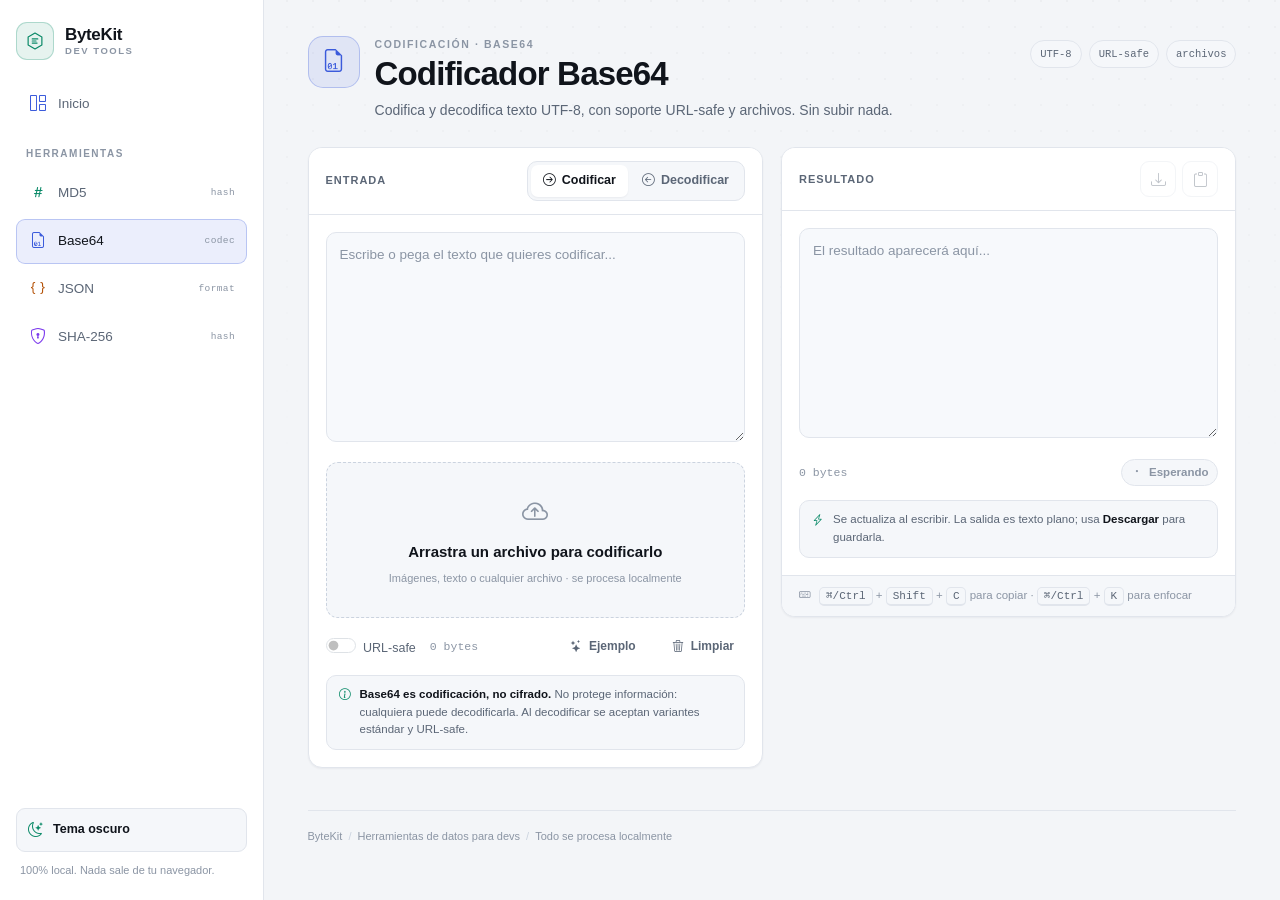
==== base64.html @ 58269cba "terminado" ====
<!doctype html>
<html lang="es" data-bs-theme="dark">
<head>
  <meta charset="utf-8">
  <meta name="viewport" content="width=device-width, initial-scale=1">
  <title>Codificador Base64 · ByteKit</title>
  <meta name="description" content="Codifica y decodifica Base64 en tu navegador. Compatible con UTF-8, URL-safe y archivos.">
  <script>
    (function () {
      try {
        var t = localStorage.getItem('bytekit:theme');
        if (t !== 'dark' && t !== 'light') {
          t = window.matchMedia && window.matchMedia('(prefers-color-scheme: dark)').matches ? 'dark' : 'light';
        }
        document.documentElement.setAttribute('data-bs-theme', t);
      } catch (e) {}
    })();
  </script>
  <link rel="icon" href="assets/favicon.svg" type="image/svg+xml">
  <link href="https://cdn.jsdelivr.net/npm/bootstrap@5.3.3/dist/css/bootstrap.min.css" rel="stylesheet">
  <link href="https://cdn.jsdelivr.net/npm/bootstrap-icons@1.11.3/font/bootstrap-icons.min.css" rel="stylesheet">
  <link rel="stylesheet" href="assets/css/styles.css">
</head>
<body class="tool-base64">
  <div class="app-shell">
    <aside class="app-sidebar offcanvas-lg offcanvas-start" tabindex="-1" id="sidebar" aria-label="Navegación principal">
      <div class="offcanvas-header">
        <a class="brand" href="index.html" aria-label="ByteKit inicio">
          <svg class="brand-logo" viewBox="0 0 64 64" aria-hidden="true">
            <path d="M32 9 52 20.5v23L32 55 12 43.5v-23L32 9Z" fill="none" stroke="currentColor" stroke-width="3.5" stroke-linejoin="round"/>
            <path d="M24 26h16M24 32h11M24 38h14" stroke="currentColor" stroke-width="3.5" stroke-linecap="round"/>
          </svg>
          <span class="brand-text">ByteKit<small>Dev tools</small></span>
        </a>
        <button type="button" class="btn-close ms-auto" data-bs-dismiss="offcanvas" data-bs-target="#sidebar" aria-label="Cerrar menú"></button>
      </div>
      <div class="offcanvas-body">
        <a class="brand d-none d-lg-flex" href="index.html" aria-label="ByteKit inicio">
          <svg class="brand-logo" viewBox="0 0 64 64" aria-hidden="true">
            <path d="M32 9 52 20.5v23L32 55 12 43.5v-23L32 9Z" fill="none" stroke="currentColor" stroke-width="3.5" stroke-linejoin="round"/>
            <path d="M24 26h16M24 32h11M24 38h14" stroke="currentColor" stroke-width="3.5" stroke-linecap="round"/>
          </svg>
          <span class="brand-text">ByteKit<small>Dev tools</small></span>
        </a>

        <nav class="tool-nav" aria-label="Herramientas">
          <a class="tool-link" href="index.html">
            <i class="bi bi-grid-1x2"></i><span>Inicio</span>
          </a>
          <div class="nav-label">Herramientas</div>
          <a class="tool-link tool-md5" href="md5.html">
            <i class="bi bi-hash"></i><span>MD5</span><span class="tool-tag">hash</span>
          </a>
          <a class="tool-link tool-base64 active" href="base64.html" aria-current="page">
            <i class="bi bi-file-earmark-binary"></i><span>Base64</span><span class="tool-tag">codec</span>
          </a>
          <a class="tool-link tool-json" href="json.html">
            <i class="bi bi-braces"></i><span>JSON</span><span class="tool-tag">format</span>
          </a>
          <a class="tool-link tool-sha256" href="sha256.html">
            <i class="bi bi-shield-lock"></i><span>SHA-256</span><span class="tool-tag">hash</span>
          </a>
        </nav>

        <div class="sidebar-footer">
          <button class="theme-toggle" type="button" data-theme-toggle>
            <i class="bi bi-sun" data-theme-icon></i>
            <span data-theme-label>Tema claro</span>
          </button>
          <p class="sidebar-note">100% local. Nada sale de tu navegador.</p>
        </div>
      </div>
    </aside>

    <div class="mobile-topbar">
      <button class="icon-btn" type="button" data-bs-toggle="offcanvas" data-bs-target="#sidebar" aria-controls="sidebar" aria-label="Abrir menú">
        <i class="bi bi-list"></i>
      </button>
      <a class="brand-compact" href="index.html">ByteKit</a>
      <button class="icon-btn" type="button" data-theme-toggle aria-label="Cambiar tema">
        <i class="bi bi-sun" data-theme-icon></i>
      </button>
    </div>

    <main class="app-main">
      <header class="tool-header">
        <span class="tool-icon"><i class="bi bi-file-earmark-binary"></i></span>
        <div class="tool-header-copy">
          <div class="eyebrow">Codificación · Base64</div>
          <h1>Codificador Base64</h1>
          <p>Codifica y decodifica texto UTF-8, con soporte URL-safe y archivos. Sin subir nada.</p>
        </div>
        <div class="tool-badges">
          <span class="badge-soft">UTF-8</span>
          <span class="badge-soft">URL-safe</span>
          <span class="badge-soft">archivos</span>
        </div>
      </header>

      <div class="workspace">
        <section class="panel" aria-labelledby="b64-input-title">
          <div class="panel-head">
            <h2 class="panel-title" id="b64-input-title">Entrada</h2>
            <div class="panel-actions">
              <div class="segmented" role="tablist" aria-label="Modo Base64">
                <button type="button" class="active" data-b64-mode="encode" role="tab" aria-selected="true">
                  <i class="bi bi-arrow-right-circle"></i> Codificar
                </button>
                <button type="button" data-b64-mode="decode" role="tab" aria-selected="false">
                  <i class="bi bi-arrow-left-circle"></i> Decodificar
                </button>
              </div>
            </div>
          </div>
          <div class="panel-body">
            <div>
              <label class="visually-hidden" for="b64-input">Texto de entrada</label>
              <textarea class="field" id="b64-input" placeholder="Escribe o pega el texto que quieres codificar..." spellcheck="false" autocomplete="off"></textarea>
            </div>

            <div id="b64-file-block">
              <div class="dropzone" id="b64-drop" role="button" tabindex="0" aria-label="Seleccionar archivo para codificar">
                <i class="bi bi-cloud-arrow-up"></i>
                <strong>Arrastra un archivo para codificarlo</strong>
                <small>Imágenes, texto o cualquier archivo · se procesa localmente</small>
              </div>
              <input type="file" id="b64-file" hidden>
              <div class="file-meta" id="b64-file-meta" hidden></div>
            </div>

            <div class="option-row">
              <div class="option-group">
                <div class="form-check form-switch mb-0">
                  <input class="form-check-input" type="checkbox" role="switch" id="b64-urlsafe">
                  <label class="form-check-label" for="b64-urlsafe">URL-safe</label>
                </div>
                <span class="meta" id="b64-input-meta">0 bytes</span>
              </div>
              <div class="option-group">
                <button class="btn-ghost btn-sm" type="button" id="b64-example">
                  <i class="bi bi-stars"></i> Ejemplo
                </button>
                <button class="btn-ghost btn-sm" type="button" id="b64-clear">
                  <i class="bi bi-trash3"></i> Limpiar
                </button>
              </div>
            </div>

            <p class="note">
              <i class="bi bi-info-circle"></i>
              <span><strong>Base64 es codificación, no cifrado.</strong> No protege información: cualquiera puede decodificarla. Al decodificar se aceptan variantes estándar y URL-safe.</span>
            </p>
          </div>
        </section>

        <section class="panel" aria-labelledby="b64-output-title">
          <div class="panel-head">
            <h2 class="panel-title" id="b64-output-title">Resultado</h2>
            <div class="panel-actions">
              <button class="icon-btn" type="button" id="b64-download" aria-label="Descargar resultado" title="Descargar resultado" disabled>
                <i class="bi bi-download"></i>
              </button>
              <button class="icon-btn" type="button" id="b64-copy" aria-label="Copiar resultado" title="Copiar resultado" disabled>
                <i class="bi bi-clipboard"></i>
              </button>
            </div>
          </div>
          <div class="panel-body">
            <div class="error-box" id="b64-error" hidden>
              <i class="bi bi-exclamation-triangle"></i>
              <span id="b64-error-text"></span>
            </div>

            <div>
              <label class="visually-hidden" for="b64-output">Resultado</label>
              <textarea class="field" id="b64-output" readonly placeholder="El resultado aparecerá aquí..." spellcheck="false"></textarea>
            </div>

            <div class="option-row">
              <span class="meta" id="b64-output-meta">0 bytes</span>
              <span class="status idle" id="b64-state" aria-live="polite"><i class="bi bi-dot"></i> Esperando</span>
            </div>

            <p class="note">
              <i class="bi bi-lightning-charge"></i>
              <span>Se actualiza al escribir. La salida es texto plano; usa <strong>Descargar</strong> para guardarla.</span>
            </p>
          </div>
          <div class="panel-foot">
            <i class="bi bi-keyboard"></i>
            <span><kbd>⌘/Ctrl</kbd> + <kbd>Shift</kbd> + <kbd>C</kbd> para copiar · <kbd>⌘/Ctrl</kbd> + <kbd>K</kbd> para enfocar</span>
          </div>
        </section>
      </div>

      <footer class="app-footer">
        <span>ByteKit</span><span class="sep">/</span>
        <span>Herramientas de datos para devs</span><span class="sep">/</span>
        <span>Todo se procesa localmente</span>
      </footer>
    </main>
  </div>

  <script src="https://cdn.jsdelivr.net/npm/bootstrap@5.3.3/dist/js/bootstrap.bundle.min.js"></script>
  <script src="assets/js/common.js"></script>
  <script src="assets/js/base64.js"></script>
</body>
</html>
---- assets/css/styles.css ----
/* =========================================================
   ByteKit · design tokens
   ========================================================= */
:root {
  --font-sans: -apple-system, BlinkMacSystemFont, "Segoe UI", Roboto,
    "Helvetica Neue", Arial, sans-serif;
  --font-mono: ui-monospace, SFMono-Regular, "SF Mono", Menlo, Consolas,
    "Liberation Mono", monospace;

  --bg: #f3f5f8;
  --surface: #ffffff;
  --surface-2: #f5f7fa;
  --surface-3: #eceff4;
  --border: #e1e5ec;
  --border-strong: #cbd3df;

  --text: #10141b;
  --muted: #5b6676;
  --faint: #8b95a4;

  --accent: #0b8a68;
  --accent-strong: #086b51;
  --accent-soft: rgba(11, 138, 104, 0.1);
  --accent-border: rgba(11, 138, 104, 0.26);
  --accent-contrast: #ffffff;

  --code-bg: #f7f9fc;

  --danger: #c92a2a;
  --danger-soft: rgba(201, 42, 42, 0.09);
  --danger-border: rgba(201, 42, 42, 0.24);

  --json-key: #0b6bcb;
  --json-string: #0b7a53;
  --json-number: #b45309;
  --json-bool: #7c3aed;
  --json-null: #6b7280;

  --grid-dot: rgba(16, 20, 27, 0.11);

  --shadow-sm: 0 1px 2px rgba(16, 24, 40, 0.05);
  --shadow-md: 0 18px 44px rgba(16, 24, 40, 0.11);

  --radius: 14px;
  --radius-sm: 10px;
}

[data-bs-theme="dark"] {
  --bg: #080a0e;
  --surface: #0f1218;
  --surface-2: #151922;
  --surface-3: #1c212b;
  --border: #232a35;
  --border-strong: #333c4a;

  --text: #e9edf3;
  --muted: #98a2b3;
  --faint: #6b7688;

  --accent: #2ee6a8;
  --accent-strong: #62f0c3;
  --accent-soft: rgba(46, 230, 168, 0.1);
  --accent-border: rgba(46, 230, 168, 0.27);
  --accent-contrast: #04130e;

  --code-bg: #0b0e13;

  --danger: #ff7b7b;
  --danger-soft: rgba(255, 123, 123, 0.1);
  --danger-border: rgba(255, 123, 123, 0.26);

  --json-key: #7cc4ff;
  --json-string: #5be3ad;
  --json-number: #ffc46b;
  --json-bool: #c3a6ff;
  --json-null: #98a2b3;

  --grid-dot: rgba(233, 237, 243, 0.09);

  --shadow-sm: 0 1px 2px rgba(0, 0, 0, 0.32);
  --shadow-md: 0 22px 54px rgba(0, 0, 0, 0.42);
}

/* Per-tool accents */
.tool-md5 {
  --tool: #0b8a68;
  --tool-soft: rgba(11, 138, 104, 0.1);
  --tool-border: rgba(11, 138, 104, 0.28);
}
.tool-base64 {
  --tool: #3b5bdb;
  --tool-soft: rgba(59, 91, 219, 0.1);
  --tool-border: rgba(59, 91, 219, 0.28);
}
.tool-json {
  --tool: #b45309;
  --tool-soft: rgba(180, 83, 9, 0.1);
  --tool-border: rgba(180, 83, 9, 0.28);
}
.tool-sha256 {
  --tool: #7c3aed;
  --tool-soft: rgba(124, 58, 237, 0.1);
  --tool-border: rgba(124, 58, 237, 0.28);
}

[data-bs-theme="dark"] .tool-md5 {
  --tool: #2ee6a8;
  --tool-soft: rgba(46, 230, 168, 0.11);
  --tool-border: rgba(46, 230, 168, 0.3);
}
[data-bs-theme="dark"] .tool-base64 {
  --tool: #8fa8ff;
  --tool-soft: rgba(143, 168, 255, 0.11);
  --tool-border: rgba(143, 168, 255, 0.3);
}
[data-bs-theme="dark"] .tool-json {
  --tool: #f5b544;
  --tool-soft: rgba(245, 181, 68, 0.1);
  --tool-border: rgba(245, 181, 68, 0.28);
}
[data-bs-theme="dark"] .tool-sha256 {
  --tool: #b49bff;
  --tool-soft: rgba(180, 155, 255, 0.11);
  --tool-border: rgba(180, 155, 255, 0.3);
}

/* =========================================================
   Base
   ========================================================= */
*,
*::before,
*::after {
  box-sizing: border-box;
}

html {
  scroll-behavior: smooth;
}

body {
  min-height: 100vh;
  margin: 0;
  background: var(--bg);
  color: var(--text);
  font-family: var(--font-sans);
  font-size: 15px;
  line-height: 1.55;
  -webkit-font-smoothing: antialiased;
  text-rendering: optimizeLegibility;
  overflow-x: hidden;
}

body::before {
  content: "";
  position: fixed;
  inset: 0;
  z-index: 0;
  pointer-events: none;
  background-image: radial-gradient(circle at 1px 1px, var(--grid-dot) 1px, transparent 0);
  background-size: 26px 26px;
  opacity: 0.34;
  -webkit-mask-image: linear-gradient(to bottom, rgba(0, 0, 0, 0.75), transparent 58%);
  mask-image: linear-gradient(to bottom, rgba(0, 0, 0, 0.75), transparent 58%);
}

::selection {
  background: var(--accent-soft);
  color: var(--text);
}

:focus-visible {
  outline: 2px solid var(--accent);
  outline-offset: 2px;
}

h1,
h2,
h3,
p {
  margin-top: 0;
}

a {
  color: var(--accent);
}

code,
kbd,
pre,
samp {
  font-family: var(--font-mono);
}

kbd {
  padding: 2px 6px;
  border: 1px solid var(--border);
  border-bottom-width: 2px;
  border-radius: 5px;
  background: var(--surface-2);
  color: var(--muted);
  font-size: 11px;
}

/* =========================================================
   Shell
   ========================================================= */
.app-shell {
  position: relative;
  z-index: 1;
  display: flex;
  min-height: 100vh;
}

.app-sidebar {
  width: 264px;
  flex: 0 0 264px;
  background: var(--surface) !important;
  border-right: 1px solid var(--border);
}

.app-sidebar .offcanvas-body {
  display: flex;
  flex-direction: column;
  gap: 22px;
  height: 100%;
  padding: 22px 16px;
}

.app-sidebar .offcanvas-header {
  display: none;
}

.brand {
  display: flex;
  align-items: center;
  gap: 11px;
  color: var(--text);
  text-decoration: none;
}

.brand-logo {
  width: 38px;
  height: 38px;
  flex: none;
  padding: 7px;
  border: 1px solid var(--accent-border);
  border-radius: 11px;
  background: var(--accent-soft);
  color: var(--accent);
}

.brand-text {
  display: flex;
  flex-direction: column;
  font-size: 17px;
  font-weight: 700;
  letter-spacing: -0.02em;
  line-height: 1.05;
}

.brand-text small {
  margin-top: 2px;
  color: var(--faint);
  font-size: 9.5px;
  font-weight: 600;
  letter-spacing: 0.16em;
  text-transform: uppercase;
}

.tool-nav {
  display: flex;
  flex-direction: column;
  gap: 3px;
}

.nav-label {
  margin: 16px 10px 7px;
  color: var(--faint);
  font-size: 10px;
  font-weight: 700;
  letter-spacing: 0.15em;
  text-transform: uppercase;
}

.tool-link {
  display: flex;
  align-items: center;
  gap: 11px;
  padding: 9px 11px;
  border: 1px solid transparent;
  border-radius: 9px;
  color: var(--muted);
  font-size: 13.5px;
  font-weight: 500;
  text-decoration: none;
  transition: background 0.15s ease, color 0.15s ease;
}

.tool-link .bi {
  width: 19px;
  text-align: center;
  color: var(--tool, var(--faint));
  font-size: 16px;
}

.tool-link:hover {
  background: var(--surface-2);
  color: var(--text);
}

.tool-link.active {
  background: var(--tool-soft, var(--accent-soft));
  border-color: var(--tool-border, var(--accent-border));
  color: var(--text);
}

.tool-link.active .bi {
  color: var(--tool, var(--accent));
}

.tool-tag {
  margin-left: auto;
  color: var(--faint);
  font-family: var(--font-mono);
  font-size: 9.5px;
  letter-spacing: 0.04em;
}

.sidebar-footer {
  display: flex;
  flex-direction: column;
  gap: 10px;
  margin-top: auto;
}

.theme-toggle {
  display: flex;
  align-items: center;
  gap: 10px;
  width: 100%;
  padding: 9px 11px;
  border: 1px solid var(--border);
  border-radius: 9px;
  background: var(--surface-2);
  color: var(--text);
  font-size: 12.5px;
  font-weight: 600;
  cursor: pointer;
  transition: border-color 0.15s ease, background 0.15s ease;
}

.theme-toggle:hover {
  border-color: var(--border-strong);
}

.theme-toggle .bi {
  color: var(--accent);
  font-size: 15px;
}

.sidebar-note {
  margin: 0;
  padding: 0 4px;
  color: var(--faint);
  font-size: 11px;
  line-height: 1.5;
}

.mobile-topbar {
  display: none;
}

.app-main {
  flex: 1;
  width: 100%;
  min-width: 0;
  max-width: 1360px;
  margin: 0 auto;
  padding: 36px clamp(18px, 3.4vw, 52px) 46px;
}

/* =========================================================
   Tool header
   ========================================================= */
.tool-header {
  display: flex;
  flex-wrap: wrap;
  align-items: flex-start;
  gap: 15px;
  margin-bottom: 26px;
}

.tool-icon {
  display: grid;
  place-items: center;
  width: 52px;
  height: 52px;
  flex: none;
  border: 1px solid var(--tool-border, var(--accent-border));
  border-radius: 15px;
  background: var(--tool-soft, var(--accent-soft));
  color: var(--tool, var(--accent));
  font-size: 23px;
}

.tool-header-copy {
  min-width: 0;
  flex: 1;
}

.eyebrow {
  margin-bottom: 4px;
  color: var(--faint);
  font-size: 10.5px;
  font-weight: 700;
  letter-spacing: 0.15em;
  text-transform: uppercase;
}

.tool-header h1 {
  margin: 0;
  font-size: clamp(26px, 3vw, 33px);
  font-weight: 700;
  letter-spacing: -0.025em;
  line-height: 1.1;
}

.tool-header p {
  max-width: 68ch;
  margin: 7px 0 0;
  color: var(--muted);
  font-size: 14px;
}

.tool-badges {
  display: flex;
  flex-wrap: wrap;
  gap: 7px;
  margin-left: auto;
  padding-top: 4px;
}

.badge-soft {
  padding: 5px 9px;
  border: 1px solid var(--border);
  border-radius: 999px;
  background: var(--surface-2);
  color: var(--muted);
  font-family: var(--font-mono);
  font-size: 10.5px;
  white-space: nowrap;
}

/* =========================================================
   Layout
   ========================================================= */
.workspace {
  display: grid;
  grid-template-columns: minmax(0, 1fr) minmax(0, 1fr);
  gap: 18px;
  align-items: start;
}

.workspace-wide {
  grid-template-columns: minmax(0, 1.12fr) minmax(0, 0.88fr);
}

@media (max-width: 1199.98px) {
  .workspace,
  .workspace-wide {
    grid-template-columns: 1fr;
  }
}

.panel {
  display: flex;
  flex-direction: column;
  min-width: 0;
  overflow: hidden;
  border: 1px solid var(--border);
  border-radius: var(--radius);
  background: var(--surface);
  box-shadow: var(--shadow-sm);
}

.panel-head {
  display: flex;
  flex-wrap: wrap;
  align-items: center;
  gap: 8px 10px;
  padding: 13px 17px;
  border-bottom: 1px solid var(--border);
  background: var(--surface);
}

.panel-title {
  margin: 0;
  color: var(--muted);
  font-size: 11px;
  font-weight: 700;
  letter-spacing: 0.09em;
  text-transform: uppercase;
}

.panel-actions {
  display: flex;
  flex-wrap: wrap;
  align-items: center;
  gap: 6px;
  margin-left: auto;
}

.panel-body {
  display: flex;
  flex-direction: column;
  gap: 14px;
  padding: 17px;
}

.panel-foot {
  display: flex;
  align-items: center;
  gap: 8px;
  flex-wrap: wrap;
  padding: 11px 17px;
  border-top: 1px solid var(--border);
  background: var(--surface-2);
  color: var(--faint);
  font-size: 11.5px;
}

/* =========================================================
   Buttons
   ========================================================= */
.btn-accent,
.btn-soft,
.btn-ghost,
.btn-danger-soft {
  display: inline-flex;
  align-items: center;
  justify-content: center;
  gap: 7px;
  padding: 8px 13px;
  border: 1px solid transparent;
  border-radius: 9px;
  font-family: var(--font-sans);
  font-size: 13px;
  font-weight: 600;
  line-height: 1.2;
  text-decoration: none;
  cursor: pointer;
  transition: background 0.15s ease, border-color 0.15s ease, color 0.15s ease,
    transform 0.1s ease;
}

.btn-accent {
  border-color: var(--accent);
  background: var(--accent);
  color: var(--accent-contrast);
}

.btn-accent:hover {
  border-color: var(--accent-strong);
  background: var(--accent-strong);
}

.btn-accent:active,
.btn-soft:active {
  transform: translateY(1px);
}

.btn-soft {
  border-color: var(--border);
  background: var(--surface-2);
  color: var(--text);
}

.btn-soft:hover {
  border-color: var(--border-strong);
  background: var(--surface-3);
}

.btn-ghost {
  background: transparent;
  color: var(--muted);
}

.btn-ghost:hover {
  background: var(--surface-2);
  color: var(--text);
}

.btn-danger-soft {
  background: var(--danger-soft);
  color: var(--danger);
}

.btn-danger-soft:hover {
  border-color: var(--danger-border);
}

.btn-sm {
  padding: 6px 10px;
  font-size: 12px;
}

.btn-accent:disabled,
.btn-soft:disabled,
.btn-ghost:disabled {
  opacity: 0.45;
  cursor: not-allowed;
}

.icon-btn {
  display: inline-grid;
  place-items: center;
  width: 36px;
  height: 36px;
  flex: none;
  padding: 0;
  border: 1px solid var(--border);
  border-radius: 9px;
  background: var(--surface);
  color: var(--muted);
  font-size: 15px;
  cursor: pointer;
  transition: background 0.15s ease, border-color 0.15s ease, color 0.15s ease;
}

.icon-btn:hover {
  border-color: var(--border-strong);
  background: var(--surface-2);
  color: var(--text);
}

.icon-btn.copied {
  border-color: var(--accent-border);
  background: var(--accent-soft);
  color: var(--accent-strong);
}

.icon-btn:disabled {
  opacity: 0.38;
  cursor: not-allowed;
}

.icon-btn.xs {
  width: 28px;
  height: 28px;
  border-color: transparent;
  background: transparent;
  font-size: 13px;
}

.icon-btn.xs:hover {
  background: var(--surface-3);
}

/* =========================================================
   Forms
   ========================================================= */
.field {
  width: 100%;
  min-height: 0;
  padding: 11px 13px;
  border: 1px solid var(--border);
  border-radius: var(--radius-sm);
  background: var(--code-bg);
  color: var(--text);
  font-family: var(--font-mono);
  font-size: 13.5px;
  line-height: 1.65;
  resize: vertical;
  transition: border-color 0.15s ease, box-shadow 0.15s ease;
}

textarea.field {
  min-height: 210px;
}

input.field {
  height: 40px;
  padding: 8px 12px;
  font-size: 12.5px;
}

.field::placeholder {
  color: var(--faint);
  font-family: var(--font-sans);
}

.field:focus {
  outline: none;
  border-color: var(--accent);
  box-shadow: 0 0 0 3px var(--accent-soft);
}

.field[readonly] {
  color: var(--text);
}

.field:disabled {
  opacity: 0.6;
}

.field-error {
  border-color: var(--danger-border) !important;
}

.form-check-label {
  color: var(--muted);
  font-size: 12.5px;
  cursor: pointer;
}

.form-check-input {
  cursor: pointer;
}

.form-check-input:checked {
  border-color: var(--accent);
  background-color: var(--accent);
}

.form-check-input:focus {
  border-color: var(--accent);
  box-shadow: 0 0 0 3px var(--accent-soft);
}

.option-row {
  display: flex;
  flex-wrap: wrap;
  align-items: center;
  justify-content: space-between;
  gap: 10px 14px;
}

.option-group {
  display: flex;
  flex-wrap: wrap;
  align-items: center;
  gap: 9px 14px;
}

.meta {
  color: var(--faint);
  font-family: var(--font-mono);
  font-size: 11.5px;
  font-variant-numeric: tabular-nums;
}

.meta b {
  color: var(--muted);
  font-weight: 600;
}

/* Segmented control */
.segmented {
  display: inline-flex;
  gap: 2px;
  padding: 3px;
  border: 1px solid var(--border);
  border-radius: var(--radius-sm);
  background: var(--surface-2);
}

.segmented button {
  display: inline-flex;
  align-items: center;
  gap: 6px;
  padding: 6px 12px;
  border: 0;
  border-radius: 7px;
  background: transparent;
  color: var(--muted);
  font-family: var(--font-sans);
  font-size: 12.5px;
  font-weight: 600;
  white-space: nowrap;
  cursor: pointer;
  transition: background 0.15s ease, color 0.15s ease;
}

.segmented button:hover {
  color: var(--text);
}

.segmented button.active {
  background: var(--surface);
  color: var(--text);
  box-shadow: var(--shadow-sm);
}

.select-inline {
  height: 32px;
  padding: 4px 26px 4px 9px;
  border: 1px solid var(--border);
  border-radius: 8px;
  background: var(--surface-2);
  color: var(--muted);
  font-family: var(--font-sans);
  font-size: 11.5px;
  cursor: pointer;
}

.select-inline:focus {
  outline: none;
  border-color: var(--accent);
  box-shadow: 0 0 0 3px var(--accent-soft);
}

/* =========================================================
   Result
   ========================================================= */
.result-box {
  display: flex;
  align-items: center;
  min-height: 106px;
  padding: 17px 18px;
  border: 1px solid var(--border);
  border-radius: 12px;
  background: var(--code-bg);
  font-family: var(--font-mono);
  font-size: clamp(15px, 1.7vw, 19px);
  letter-spacing: 0.035em;
  line-height: 1.65;
  word-break: break-all;
  transition: border-color 0.2s ease, box-shadow 0.2s ease;
}

.result-box.has-value {
  border-color: var(--accent-border);
  box-shadow: 0 0 0 3px var(--accent-soft);
}

.result-box.empty {
  color: var(--faint);
  font-family: var(--font-sans);
  font-size: 12.5px;
  letter-spacing: 0;
  line-height: 1.5;
}

.hash-groups {
  display: flex;
  flex-wrap: wrap;
  gap: 0 0.55em;
}

.hash-groups span {
  white-space: nowrap;
}

.compare-row {
  display: flex;
  flex-wrap: wrap;
  align-items: center;
  gap: 8px;
}

.compare-row .field {
  min-width: 150px;
  flex: 1;
}

.status {
  display: inline-flex;
  align-items: center;
  gap: 6px;
  padding: 4px 9px;
  border: 1px solid transparent;
  border-radius: 999px;
  font-size: 11.5px;
  font-weight: 600;
  white-space: nowrap;
}

.status.ok {
  border-color: var(--accent-border);
  background: var(--accent-soft);
  color: var(--accent-strong);
}

.status.err {
  border-color: var(--danger-border);
  background: var(--danger-soft);
  color: var(--danger);
}

.status.idle {
  border-color: var(--border);
  background: var(--surface-2);
  color: var(--faint);
}

/* =========================================================
   Dropzone / files
   ========================================================= */
.dropzone {
  display: flex;
  flex-direction: column;
  align-items: center;
  justify-content: center;
  gap: 7px;
  padding: 30px 18px;
  border: 1.5px dashed var(--border-strong);
  border-radius: 12px;
  background: var(--surface-2);
  color: var(--muted);
  text-align: center;
  cursor: pointer;
  transition: background 0.15s ease, border-color 0.15s ease, color 0.15s ease;
}

.dropzone .bi {
  color: var(--faint);
  font-size: 26px;
}

.dropzone strong {
  color: var(--text);
  font-weight: 600;
}

.dropzone small {
  color: var(--faint);
  font-size: 11px;
}

.dropzone:hover,
.dropzone.dragover {
  border-color: var(--accent);
  background: var(--accent-soft);
  color: var(--accent-strong);
}

.dropzone:hover .bi,
.dropzone.dragover .bi {
  color: var(--accent);
}

.file-meta {
  display: flex;
  align-items: center;
  gap: 10px;
  padding: 10px 12px;
  border: 1px solid var(--border);
  border-radius: var(--radius-sm);
  background: var(--surface-2);
  font-size: 12px;
}

.file-meta > .bi {
  flex: none;
  color: var(--accent);
  font-size: 18px;
}

.file-meta .file-main {
  min-width: 0;
  flex: 1;
}

.file-meta .file-name {
  overflow: hidden;
  color: var(--text);
  font-weight: 600;
  text-overflow: ellipsis;
  white-space: nowrap;
}

.file-meta .file-sub {
  color: var(--faint);
  font-family: var(--font-mono);
  font-size: 10.5px;
}

.file-thumb {
  width: 42px;
  height: 42px;
  flex: none;
  border: 1px solid var(--border);
  border-radius: 8px;
  background: var(--surface-3);
  object-fit: cover;
}

.progress-line {
  height: 5px;
  overflow: hidden;
  border-radius: 999px;
  background: var(--surface-3);
}

.progress-line > span {
  display: block;
  width: 0;
  height: 100%;
  border-radius: inherit;
  background: var(--accent);
  transition: width 0.15s ease;
}

/* =========================================================
   Disclosure / history / batch
   ========================================================= */
.disclosure {
  margin-top: 1px;
  padding-top: 12px;
  border-top: 1px solid var(--border);
}

.disclosure summary {
  display: flex;
  align-items: center;
  gap: 8px;
  color: var(--muted);
  font-size: 12px;
  font-weight: 600;
  list-style: none;
  cursor: pointer;
  user-select: none;
}

.disclosure summary::-webkit-details-marker {
  display: none;
}

.disclosure summary::before {
  content: "›";
  display: inline-block;
  color: var(--faint);
  font-size: 16px;
  line-height: 1;
  transition: transform 0.15s ease;
}

.disclosure[open] summary::before {
  transform: rotate(90deg);
}

.disclosure .count {
  padding: 1px 7px;
  border: 1px solid var(--border);
  border-radius: 999px;
  color: var(--faint);
  font-family: var(--font-mono);
  font-size: 10px;
}

.disclosure-body {
  padding-top: 10px;
}

.history-list {
  display: flex;
  flex-direction: column;
  gap: 6px;
  max-height: 238px;
  overflow: auto;
  padding-right: 2px;
}

.history-item {
  display: flex;
  align-items: center;
  gap: 8px;
  min-width: 0;
  padding: 7px 9px;
  border: 1px solid var(--border);
  border-radius: 9px;
  background: var(--surface-2);
}

.history-item .hist-main {
  min-width: 0;
  flex: 1;
}

.history-item .hist-preview {
  overflow: hidden;
  color: var(--muted);
  font-size: 11.5px;
  text-overflow: ellipsis;
  white-space: nowrap;
}

.history-item .hist-hash {
  overflow: hidden;
  color: var(--text);
  font-family: var(--font-mono);
  font-size: 11px;
  text-overflow: ellipsis;
  white-space: nowrap;
}

.history-item .hist-time {
  flex: none;
  color: var(--faint);
  font-size: 10px;
  font-variant-numeric: tabular-nums;
}

.empty-note {
  padding: 26px 14px;
  border: 1px dashed var(--border);
  border-radius: var(--radius-sm);
  background: var(--surface-2);
  color: var(--faint);
  font-size: 12px;
  text-align: center;
}

.table-scroll {
  max-height: 286px;
  overflow: auto;
  border: 1px solid var(--border);
  border-radius: var(--radius-sm);
}

.bk-table {
  width: 100%;
  border-collapse: collapse;
  font-size: 12px;
}

.bk-table th {
  position: sticky;
  top: 0;
  z-index: 1;
  padding: 8px 10px;
  border-bottom: 1px solid var(--border);
  background: var(--surface-2);
  color: var(--faint);
  font-size: 10px;
  font-weight: 700;
  letter-spacing: 0.08em;
  text-align: left;
  text-transform: uppercase;
}

.bk-table td {
  padding: 7px 10px;
  border-bottom: 1px solid var(--border);
  vertical-align: middle;
}

.bk-table tr:last-child td {
  border-bottom: 0;
}

.bk-table .line-no {
  width: 34px;
  color: var(--faint);
  font-variant-numeric: tabular-nums;
  text-align: right;
}

.bk-table .line-text {
  max-width: 190px;
  overflow: hidden;
  color: var(--muted);
  text-overflow: ellipsis;
  white-space: nowrap;
}

.bk-table .line-hash {
  color: var(--text);
  font-family: var(--font-mono);
  font-size: 10.5px;
  word-break: break-all;
}

/* =========================================================
   Alerts / notes
   ========================================================= */
.error-box {
  display: flex;
  gap: 9px;
  padding: 10px 12px;
  border: 1px solid var(--danger-border);
  border-radius: var(--radius-sm);
  background: var(--danger-soft);
  color: var(--danger);
  font-size: 12px;
  line-height: 1.5;
}

.error-box .bi {
  flex: none;
  margin-top: 1px;
}

.note {
  display: flex;
  align-items: flex-start;
  gap: 9px;
  margin: 0;
  padding: 10px 12px;
  border: 1px solid var(--border);
  border-radius: var(--radius-sm);
  background: var(--surface-2);
  color: var(--muted);
  font-size: 11.5px;
  line-height: 1.55;
}

.note .bi {
  flex: none;
  margin-top: 1px;
  color: var(--accent);
}

.note strong {
  color: var(--text);
}

/* =========================================================
   JSON tool
   ========================================================= */
.editor-shell {
  display: flex;
  flex-direction: column;
  height: clamp(430px, 62vh, 680px);
  overflow: hidden;
  border: 1px solid var(--border);
  border-radius: 12px;
  background: var(--code-bg);
  transition: border-color 0.15s ease, box-shadow 0.15s ease;
}

.editor-shell:focus-within {
  border-color: var(--accent);
  box-shadow: 0 0 0 3px var(--accent-soft);
}

.editor-shell .CodeMirror {
  flex: 1;
  height: 100%;
}

.editor-shell > textarea {
  flex: 1;
  min-height: 0;
  padding: 14px;
  border: 0;
  background: transparent;
  color: var(--text);
  font-family: var(--font-mono);
  font-size: 13.5px;
  line-height: 1.65;
  resize: none;
}

.editor-shell > textarea:focus {
  outline: none;
}

.cm-s-bytekit.CodeMirror {
  height: 100%;
  background: var(--code-bg);
  color: var(--text);
  font-family: var(--font-mono);
  font-size: 13.5px;
  line-height: 1.65;
}

.cm-s-bytekit .CodeMirror-gutters {
  border-right: 1px solid var(--border);
  background: var(--code-bg);
}

.cm-s-bytekit .CodeMirror-linenumber {
  color: var(--faint);
  font-size: 11px;
}

.cm-s-bytekit .CodeMirror-cursor {
  border-left: 2px solid var(--accent);
}

.cm-s-bytekit .CodeMirror-activeline-background {
  background: var(--surface-2) !important;
}

.cm-s-bytekit .CodeMirror-activeline-gutter {
  background: var(--surface-2);
}

.cm-s-bytekit div.CodeMirror-selected,
.cm-s-bytekit .CodeMirror-line::selection,
.cm-s-bytekit .CodeMirror-line > span::selection,
.cm-s-bytekit .CodeMirror-line > span > span::selection {
  background: var(--accent-soft);
}

.cm-s-bytekit .cm-property {
  color: var(--json-key);
}

.cm-s-bytekit .cm-string,
.cm-s-bytekit .cm-string-2 {
  color: var(--json-string);
}

.cm-s-bytekit .cm-number {
  color: var(--json-number);
}

.cm-s-bytekit .cm-atom,
.cm-s-bytekit .cm-keyword {
  color: var(--json-bool);
}

.cm-s-bytekit .cm-punctuation,
.cm-s-bytekit .cm-bracket {
  color: var(--muted);
}

.cm-s-bytekit .cm-json-error {
  border-bottom: 2px solid var(--danger);
  background: var(--danger-soft);
}

.cm-s-bytekit .CodeMirror-matchingbracket {
  border-bottom: 1px solid var(--accent);
  color: var(--accent) !important;
}

.json-tree {
  min-height: 300px;
  max-height: 500px;
  overflow: auto;
  padding: 4px 2px;
  font-family: var(--font-mono);
  font-size: 12.5px;
  line-height: 1.75;
}

.json-tree ul {
  margin: 0;
  padding-left: 15px;
  border-left: 1px dashed var(--border);
  list-style: none;
}

.json-tree > details > ul {
  border-left: 0;
}

.json-tree li {
  margin: 0;
  padding: 0;
}

.json-tree details > summary {
  display: flex;
  align-items: center;
  gap: 5px;
  list-style: none;
  cursor: pointer;
  user-select: none;
}

.json-tree details > summary::-webkit-details-marker {
  display: none;
}

.json-tree details > summary::before {
  content: "▸";
  width: 10px;
  flex: none;
  color: var(--faint);
  font-size: 10px;
  transition: transform 0.12s ease;
}

.json-tree details[open] > summary::before {
  transform: rotate(90deg);
}

.json-tree .json-key {
  color: var(--json-key);
}

.json-tree .json-string {
  color: var(--json-string);
}

.json-tree .json-number {
  color: var(--json-number);
}

.json-tree .json-bool {
  color: var(--json-bool);
}

.json-tree .json-null {
  color: var(--json-null);
}

.json-tree .json-meta {
  color: var(--faint);
  font-size: 10.5px;
}

.json-tree .json-idx {
  color: var(--faint);
  font-size: 10.5px;
}

.json-tree .json-leaf {
  padding-left: 15px;
}

.code-out {
  max-height: 500px;
  margin: 0;
  padding: 14px;
  overflow: auto;
  border: 1px solid var(--border);
  border-radius: var(--radius-sm);
  background: var(--code-bg);
  color: var(--text);
  font-family: var(--font-mono);
  font-size: 12.5px;
  line-height: 1.65;
  white-space: pre-wrap;
  word-break: break-word;
}

.stat-row {
  display: flex;
  flex-wrap: wrap;
  gap: 6px;
}

.stat-chip {
  display: inline-flex;
  align-items: center;
  gap: 5px;
  padding: 4px 9px;
  border: 1px solid var(--border);
  border-radius: 999px;
  background: var(--surface-2);
  color: var(--muted);
  font-family: var(--font-mono);
  font-size: 10.5px;
  white-space: nowrap;
}

.stat-chip b {
  color: var(--text);
  font-weight: 600;
}

.json-tabs {
  margin-left: auto;
}

/* =========================================================
   Hub
   ========================================================= */
.hub-hero {
  max-width: 790px;
  padding: 18px 0 4px;
}

.hub-kicker {
  display: inline-flex;
  align-items: center;
  gap: 7px;
  padding: 5px 10px;
  border: 1px solid var(--accent-border);
  border-radius: 999px;
  background: var(--accent-soft);
  color: var(--accent-strong);
  font-family: var(--font-mono);
  font-size: 10.5px;
  font-weight: 600;
}

.hub-hero h1 {
  margin: 16px 0 14px;
  font-size: clamp(34px, 4.8vw, 54px);
  font-weight: 700;
  letter-spacing: -0.038em;
  line-height: 1.03;
}

.hub-hero h1 span {
  color: var(--accent);
}

.hub-hero p {
  max-width: 62ch;
  margin: 0;
  color: var(--muted);
  font-size: 16px;
  line-height: 1.6;
}

.hub-actions {
  display: flex;
  flex-wrap: wrap;
  gap: 9px;
  margin-top: 22px;
}

.hub-grid {
  display: grid;
  grid-template-columns: repeat(2, minmax(0, 1fr));
  gap: 15px;
  margin-top: 38px;
}

.hub-card {
  position: relative;
  display: flex;
  flex-direction: column;
  gap: 9px;
  overflow: hidden;
  padding: 20px;
  border: 1px solid var(--border);
  border-radius: 16px;
  background: var(--surface);
  box-shadow: var(--shadow-sm);
  color: var(--text);
  text-decoration: none;
  transition: transform 0.2s ease, border-color 0.2s ease, box-shadow 0.2s ease;
}

.hub-card::after {
  content: "";
  position: absolute;
  inset: 0;
  pointer-events: none;
  background: radial-gradient(420px 170px at 100% 0, var(--tool-soft), transparent 70%);
  opacity: 0;
  transition: opacity 0.2s ease;
}

.hub-card:hover {
  transform: translateY(-3px);
  border-color: var(--tool-border);
  box-shadow: var(--shadow-md);
}

.hub-card:hover::after {
  opacity: 1;
}

.hub-card .tool-icon {
  width: 44px;
  height: 44px;
  border-radius: 13px;
  font-size: 19px;
}

.hub-card h2 {
  margin: 3px 0 0;
  font-size: 17px;
  font-weight: 700;
  letter-spacing: -0.015em;
}

.hub-card p {
  flex: 1;
  margin: 0;
  color: var(--muted);
  font-size: 13px;
  line-height: 1.55;
}

.hub-cta {
  display: inline-flex;
  align-items: center;
  gap: 6px;
  margin-top: 4px;
  color: var(--tool);
  font-size: 12px;
  font-weight: 700;
}

.hub-cta .bi {
  transition: transform 0.2s ease;
}

.hub-card:hover .hub-cta .bi {
  transform: translateX(3px);
}

.privacy-strip {
  display: flex;
  align-items: flex-start;
  gap: 11px;
  margin-top: 26px;
  padding: 14px 16px;
  border: 1px solid var(--border);
  border-radius: 12px;
  background: var(--surface-2);
  color: var(--muted);
  font-size: 12.5px;
  line-height: 1.55;
}

.privacy-strip .bi {
  flex: none;
  margin-top: 1px;
  color: var(--accent);
  font-size: 17px;
}

.privacy-strip strong {
  color: var(--text);
}

/* =========================================================
   Footer
   ========================================================= */
.app-footer {
  display: flex;
  flex-wrap: wrap;
  align-items: center;
  gap: 6px;
  margin-top: 42px;
  padding-top: 17px;
  border-top: 1px solid var(--border);
  color: var(--faint);
  font-size: 11px;
}

.app-footer .sep {
  color: var(--border-strong);
}

.app-footer a {
  color: var(--muted);
  text-decoration: none;
}

.app-footer a:hover {
  color: var(--text);
}

/* =========================================================
   Toasts
   ========================================================= */
.toast-stack {
  position: fixed;
  right: 20px;
  bottom: 20px;
  z-index: 2100;
  display: flex;
  flex-direction: column;
  gap: 9px;
  max-width: min(340px, calc(100vw - 32px));
}

.bk-toast {
  display: flex;
  align-items: center;
  gap: 9px;
  padding: 11px 14px;
  border: 1px solid var(--border);
  border-radius: 11px;
  background: var(--surface);
  box-shadow: var(--shadow-md);
  color: var(--text);
  font-size: 13px;
  font-weight: 500;
  animation: toast-in 0.22s ease both;
}

.bk-toast .bi {
  flex: none;
  color: var(--accent);
  font-size: 16px;
}

.bk-toast.error .bi {
  color: var(--danger);
}

.bk-toast.out {
  animation: toast-out 0.2s ease both;
}

@keyframes toast-in {
  from {
    opacity: 0;
    transform: translateY(8px) scale(0.98);
  }
  to {
    opacity: 1;
    transform: translateY(0) scale(1);
  }
}

@keyframes toast-out {
  from {
    opacity: 1;
    transform: translateY(0);
  }
  to {
    opacity: 0;
    transform: translateY(6px);
  }
}

/* =========================================================
   Responsive
   ========================================================= */
@media (min-width: 992px) {
  .app-sidebar {
    position: sticky;
    top: 0;
    height: 100vh;
    max-width: none;
    transform: none !important;
    visibility: visible !important;
    z-index: 1030;
  }

  .app-sidebar .offcanvas-body {
    display: flex;
    flex-grow: 1;
    overflow-y: auto;
    padding: 22px 16px;
  }
}

@media (max-width: 991.98px) {
  .app-shell {
    display: block;
  }

  .app-sidebar {
    width: 288px;
    border-right: 1px solid var(--border);
  }

  .app-sidebar .offcanvas-header {
    display: flex;
    align-items: center;
    padding: 15px 16px;
    border-bottom: 1px solid var(--border);
  }

  .app-sidebar .offcanvas-body {
    padding: 16px 14px;
    overflow-y: auto;
  }

  .mobile-topbar {
    display: flex;
    align-items: center;
    gap: 10px;
    position: sticky;
    top: 0;
    z-index: 1035;
    padding: 9px 14px;
    border-bottom: 1px solid var(--border);
    background: var(--surface);
  }

  .brand-compact {
    margin: 0 auto;
    color: var(--text);
    font-size: 15px;
    font-weight: 700;
    letter-spacing: -0.02em;
    text-decoration: none;
  }

  .app-main {
    padding: 24px 16px 38px;
  }

  .tool-header {
    margin-bottom: 20px;
  }

  .tool-badges {
    margin-left: 0;
    padding-top: 0;
  }

  .workspace,
  .workspace-wide {
    gap: 14px;
  }
}

@media (max-width: 767.98px) {
  .hub-grid {
    grid-template-columns: 1fr;
    margin-top: 28px;
  }

  .hub-hero h1 {
    font-size: clamp(31px, 9vw, 42px);
  }

  .hub-hero p {
    font-size: 14.5px;
  }

  .tool-header {
    display: grid;
    grid-template-columns: auto minmax(0, 1fr);
    align-items: start;
    gap: 12px 14px;
  }

  .tool-header .tool-icon {
    grid-column: 1;
    grid-row: 1;
  }

  .tool-header-copy {
    grid-column: 2;
    grid-row: 1;
  }

  .tool-badges {
    grid-column: 1 / -1;
    grid-row: 2;
    margin-left: 0;
    padding-top: 0;
  }

  .panel-body {
    padding: 14px;
  }

  .panel-head {
    padding: 12px 14px;
  }

  .panel-foot {
    padding: 10px 14px;
  }

  .tool-header h1 {
    font-size: 26px;
  }

  .result-box {
    min-height: 96px;
    font-size: 15px;
  }

  .editor-shell {
    height: 52vh;
    min-height: 340px;
  }

  .app-footer {
    gap: 4px 10px;
  }

  .app-footer .sep {
    display: none;
  }

  .toast-stack {
    right: 12px;
    bottom: 12px;
  }
}

@media (prefers-reduced-motion: reduce) {
  *,
  *::before,
  *::after {
    scroll-behavior: auto !important;
    animation-duration: 0.001ms !important;
    animation-iteration-count: 1 !important;
    transition-duration: 0.001ms !important;
  }
}
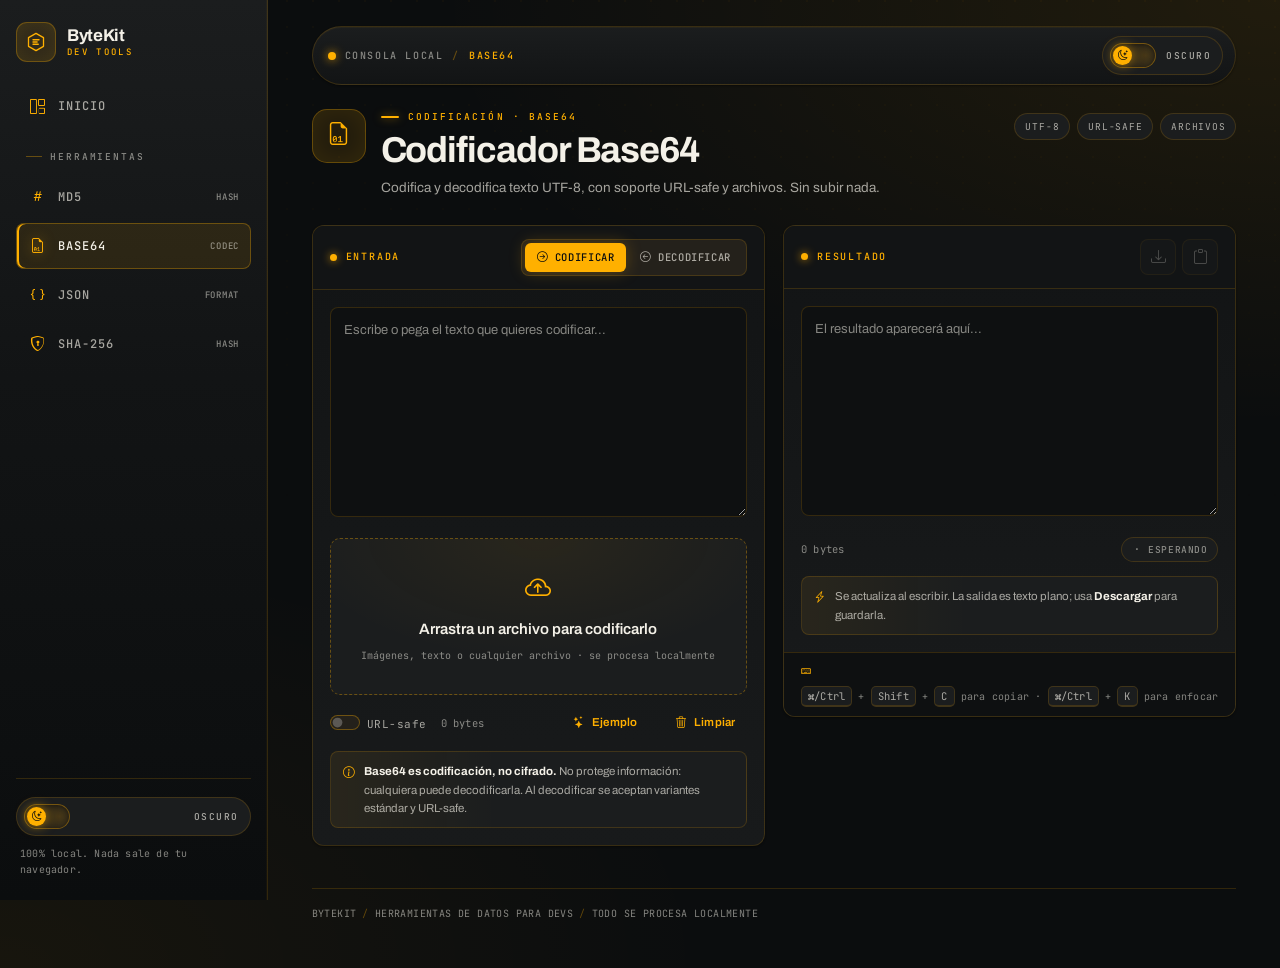
==== commit 2b0e3fea: "estilo jp" ====
--- a/base64.html
+++ b/base64.html
@@ -9,14 +9,15 @@
     (function () {
       try {
         var t = localStorage.getItem('bytekit:theme');
-        if (t !== 'dark' && t !== 'light') {
-          t = window.matchMedia && window.matchMedia('(prefers-color-scheme: dark)').matches ? 'dark' : 'light';
-        }
+        if (t !== 'dark' && t !== 'light') t = 'dark';
         document.documentElement.setAttribute('data-bs-theme', t);
       } catch (e) {}
     })();
   </script>
   <link rel="icon" href="assets/favicon.svg" type="image/svg+xml">
+  <link rel="preconnect" href="https://fonts.googleapis.com">
+  <link rel="preconnect" href="https://fonts.gstatic.com" crossorigin>
+  <link href="https://fonts.googleapis.com/css2?family=Archivo:ital,wght@0,300..900;1,300..900&family=JetBrains+Mono:wght@400;500;700&display=swap" rel="stylesheet">
   <link href="https://cdn.jsdelivr.net/npm/bootstrap@5.3.3/dist/css/bootstrap.min.css" rel="stylesheet">
   <link href="https://cdn.jsdelivr.net/npm/bootstrap-icons@1.11.3/font/bootstrap-icons.min.css" rel="stylesheet">
   <link rel="stylesheet" href="assets/css/styles.css">
@@ -63,9 +64,9 @@
         </nav>
 
         <div class="sidebar-footer">
-          <button class="theme-toggle" type="button" data-theme-toggle>
-            <i class="bi bi-sun" data-theme-icon></i>
-            <span data-theme-label>Tema claro</span>
+          <button class="theme-toggle theme-switch" type="button" data-theme-toggle role="switch" aria-checked="true" aria-label="Cambiar tema">
+            <span class="ts-track" aria-hidden="true"><span class="ts-thumb"><i class="bi bi-moon-stars" data-theme-icon></i></span></span>
+            <span class="ts-label" data-theme-label>Oscuro</span>
           </button>
           <p class="sidebar-note">100% local. Nada sale de tu navegador.</p>
         </div>
@@ -83,6 +84,14 @@
     </div>
 
     <main class="app-main">
+      <div class="app-topbar">
+        <p class="topbar-context"><span class="lamp" aria-hidden="true"></span> Consola local <span class="topbar-sep">/</span> <strong>Base64</strong></p>
+        <button class="theme-switch" type="button" data-theme-toggle role="switch" aria-checked="true" aria-label="Cambiar tema">
+          <span class="ts-track" aria-hidden="true"><span class="ts-thumb"><i class="bi bi-moon-stars" data-theme-icon></i></span></span>
+          <span class="ts-label" data-theme-label>Oscuro</span>
+        </button>
+      </div>
+
       <header class="tool-header">
         <span class="tool-icon"><i class="bi bi-file-earmark-binary"></i></span>
         <div class="tool-header-copy">
--- a/assets/css/styles.css
+++ b/assets/css/styles.css
@@ -1,127 +1,119 @@
 /* =========================================================
-   ByteKit · design tokens
+   ByteKit · Consola de instrumentos
+   Estética: oro #FFB000 sobre grafito. Trazos finos, lámparas,
+   tipografía Archivo + JetBrains Mono.
    ========================================================= */
 :root {
-  --font-sans: -apple-system, BlinkMacSystemFont, "Segoe UI", Roboto,
-    "Helvetica Neue", Arial, sans-serif;
-  --font-mono: ui-monospace, SFMono-Regular, "SF Mono", Menlo, Consolas,
-    "Liberation Mono", monospace;
-
-  --bg: #f3f5f8;
-  --surface: #ffffff;
-  --surface-2: #f5f7fa;
-  --surface-3: #eceff4;
-  --border: #e1e5ec;
-  --border-strong: #cbd3df;
-
-  --text: #10141b;
-  --muted: #5b6676;
-  --faint: #8b95a4;
-
-  --accent: #0b8a68;
-  --accent-strong: #086b51;
-  --accent-soft: rgba(11, 138, 104, 0.1);
-  --accent-border: rgba(11, 138, 104, 0.26);
-  --accent-contrast: #ffffff;
-
-  --code-bg: #f7f9fc;
-
-  --danger: #c92a2a;
-  --danger-soft: rgba(201, 42, 42, 0.09);
-  --danger-border: rgba(201, 42, 42, 0.24);
-
-  --json-key: #0b6bcb;
-  --json-string: #0b7a53;
-  --json-number: #b45309;
-  --json-bool: #7c3aed;
-  --json-null: #6b7280;
-
-  --grid-dot: rgba(16, 20, 27, 0.11);
-
-  --shadow-sm: 0 1px 2px rgba(16, 24, 40, 0.05);
-  --shadow-md: 0 18px 44px rgba(16, 24, 40, 0.11);
-
-  --radius: 14px;
-  --radius-sm: 10px;
-}
-
-[data-bs-theme="dark"] {
-  --bg: #080a0e;
-  --surface: #0f1218;
-  --surface-2: #151922;
-  --surface-3: #1c212b;
-  --border: #232a35;
-  --border-strong: #333c4a;
-
-  --text: #e9edf3;
-  --muted: #98a2b3;
-  --faint: #6b7688;
-
-  --accent: #2ee6a8;
-  --accent-strong: #62f0c3;
-  --accent-soft: rgba(46, 230, 168, 0.1);
-  --accent-border: rgba(46, 230, 168, 0.27);
-  --accent-contrast: #04130e;
-
-  --code-bg: #0b0e13;
-
-  --danger: #ff7b7b;
-  --danger-soft: rgba(255, 123, 123, 0.1);
-  --danger-border: rgba(255, 123, 123, 0.26);
-
-  --json-key: #7cc4ff;
-  --json-string: #5be3ad;
-  --json-number: #ffc46b;
-  --json-bool: #c3a6ff;
-  --json-null: #98a2b3;
-
-  --grid-dot: rgba(233, 237, 243, 0.09);
-
-  --shadow-sm: 0 1px 2px rgba(0, 0, 0, 0.32);
-  --shadow-md: 0 22px 54px rgba(0, 0, 0, 0.42);
-}
-
-/* Per-tool accents */
-.tool-md5 {
-  --tool: #0b8a68;
-  --tool-soft: rgba(11, 138, 104, 0.1);
-  --tool-border: rgba(11, 138, 104, 0.28);
-}
-.tool-base64 {
-  --tool: #3b5bdb;
-  --tool-soft: rgba(59, 91, 219, 0.1);
-  --tool-border: rgba(59, 91, 219, 0.28);
-}
-.tool-json {
-  --tool: #b45309;
-  --tool-soft: rgba(180, 83, 9, 0.1);
-  --tool-border: rgba(180, 83, 9, 0.28);
-}
-.tool-sha256 {
-  --tool: #7c3aed;
-  --tool-soft: rgba(124, 58, 237, 0.1);
-  --tool-border: rgba(124, 58, 237, 0.28);
-}
-
-[data-bs-theme="dark"] .tool-md5 {
-  --tool: #2ee6a8;
-  --tool-soft: rgba(46, 230, 168, 0.11);
-  --tool-border: rgba(46, 230, 168, 0.3);
-}
-[data-bs-theme="dark"] .tool-base64 {
-  --tool: #8fa8ff;
-  --tool-soft: rgba(143, 168, 255, 0.11);
-  --tool-border: rgba(143, 168, 255, 0.3);
-}
-[data-bs-theme="dark"] .tool-json {
-  --tool: #f5b544;
-  --tool-soft: rgba(245, 181, 68, 0.1);
-  --tool-border: rgba(245, 181, 68, 0.28);
-}
+  --font-sans: "Archivo", system-ui, -apple-system, "Segoe UI", sans-serif;
+  --font-mono: "JetBrains Mono", ui-monospace, SFMono-Regular, "SF Mono",
+    Menlo, Consolas, monospace;
+
+  --brand-gold: #ffb000;
+  --brand-gold-bright: #ffc400;
+  --brand-gold-deep: #8d5a00;
+
+  --bg: #0b0d0e;
+  --surface: #121415;
+  --surface-2: #1b1d1e;
+  --surface-3: #24211b;
+  --border: rgba(255, 176, 0, 0.16);
+  --border-strong: rgba(255, 176, 0, 0.34);
+
+  --text: #f4f1e8;
+  --muted: rgba(244, 241, 232, 0.66);
+  --faint: rgba(244, 241, 232, 0.52);
+
+  --accent: #ffb000;
+  --accent-strong: #ffc400;
+  --accent-soft: rgba(255, 176, 0, 0.1);
+  --accent-border: rgba(255, 176, 0, 0.3);
+  --accent-contrast: #0b0d0e;
+
+  --code-bg: #0e1011;
+
+  --danger: #ff6b5e;
+  --danger-soft: rgba(255, 107, 94, 0.1);
+  --danger-border: rgba(255, 107, 94, 0.28);
+
+  --ok: #8fd694;
+  --ok-soft: rgba(143, 214, 148, 0.08);
+  --ok-border: rgba(143, 214, 148, 0.26);
+
+  --json-key: #ffc46b;
+  --json-string: #ffe7a3;
+  --json-number: #ff9d5c;
+  --json-bool: #ffd166;
+  --json-null: rgba(244, 241, 232, 0.45);
+
+  --grid-dot: rgba(255, 176, 0, 0.075);
+
+  --shadow-sm: 0 1px 2px rgba(0, 0, 0, 0.42);
+  --shadow-md: 0 22px 54px rgba(0, 0, 0, 0.55);
+  --glow: 0 0 26px rgba(255, 176, 0, 0.16);
+
+  --radius: 12px;
+  --radius-sm: 8px;
+  --radius-lg: 16px;
+
+  --ease-out: cubic-bezier(0.22, 0.61, 0.36, 1);
+  color-scheme: dark;
+}
+
+[data-bs-theme="light"] {
+  --bg: #f6eedc;
+  --surface: #fffdf6;
+  --surface-2: #fbf5e7;
+  --surface-3: #f3e9d2;
+  --border: rgba(138, 90, 0, 0.2);
+  --border-strong: rgba(138, 90, 0, 0.38);
+
+  --text: #1b1710;
+  --muted: #6b5f49;
+  --faint: #75674f;
+
+  --accent: #8a5a00;
+  --accent-strong: #6b4400;
+  --accent-soft: rgba(168, 106, 0, 0.1);
+  --accent-border: rgba(168, 106, 0, 0.32);
+  --accent-contrast: #fff8e6;
+
+  --code-bg: #fffbf1;
+
+  --danger: #b3261e;
+  --danger-soft: rgba(179, 38, 30, 0.08);
+  --danger-border: rgba(179, 38, 30, 0.26);
+
+  --ok: #2e7d4f;
+  --ok-soft: rgba(46, 125, 79, 0.08);
+  --ok-border: rgba(46, 125, 79, 0.26);
+
+  --json-key: #8a5a00;
+  --json-string: #1f6b45;
+  --json-number: #a34a00;
+  --json-bool: #7a4e00;
+  --json-null: #75674f;
+
+  --grid-dot: rgba(27, 23, 16, 0.08);
+
+  --shadow-sm: 0 1px 2px rgba(80, 55, 0, 0.08);
+  --shadow-md: 0 22px 54px rgba(80, 55, 0, 0.16);
+  --glow: 0 0 26px rgba(255, 176, 0, 0.22);
+
+  color-scheme: light;
+}
+
+/* Los cuatro instrumentos comparten el mismo acento oro */
+.tool-md5,
+.tool-base64,
+.tool-json,
+.tool-sha256,
+[data-bs-theme="dark"] .tool-md5,
+[data-bs-theme="dark"] .tool-base64,
+[data-bs-theme="dark"] .tool-json,
 [data-bs-theme="dark"] .tool-sha256 {
-  --tool: #b49bff;
-  --tool-soft: rgba(180, 155, 255, 0.11);
-  --tool-border: rgba(180, 155, 255, 0.3);
+  --tool: var(--accent);
+  --tool-soft: var(--accent-soft);
+  --tool-border: var(--accent-border);
 }
 
 /* =========================================================
@@ -135,19 +127,30 @@
 
 html {
   scroll-behavior: smooth;
+  overflow-x: clip;
 }
 
 body {
   min-height: 100vh;
   margin: 0;
-  background: var(--bg);
+  background:
+    radial-gradient(120% 80% at 100% 0%, rgba(255, 176, 0, 0.09), transparent 55%),
+    radial-gradient(90% 70% at 0% 100%, rgba(255, 176, 0, 0.05), transparent 62%),
+    var(--bg);
   color: var(--text);
   font-family: var(--font-sans);
   font-size: 15px;
-  line-height: 1.55;
+  line-height: 1.6;
   -webkit-font-smoothing: antialiased;
   text-rendering: optimizeLegibility;
   overflow-x: hidden;
+}
+
+[data-bs-theme="light"] body {
+  background:
+    radial-gradient(120% 80% at 100% 0%, rgba(255, 176, 0, 0.16), transparent 58%),
+    radial-gradient(90% 70% at 0% 100%, rgba(168, 106, 0, 0.06), transparent 62%),
+    var(--bg);
 }
 
 body::before {
@@ -158,19 +161,20 @@
   pointer-events: none;
   background-image: radial-gradient(circle at 1px 1px, var(--grid-dot) 1px, transparent 0);
   background-size: 26px 26px;
-  opacity: 0.34;
-  -webkit-mask-image: linear-gradient(to bottom, rgba(0, 0, 0, 0.75), transparent 58%);
-  mask-image: linear-gradient(to bottom, rgba(0, 0, 0, 0.75), transparent 58%);
+  opacity: 0.55;
+  -webkit-mask-image: linear-gradient(to bottom, rgba(0, 0, 0, 0.8), transparent 64%);
+  mask-image: linear-gradient(to bottom, rgba(0, 0, 0, 0.8), transparent 64%);
 }
 
 ::selection {
-  background: var(--accent-soft);
-  color: var(--text);
+  background: var(--brand-gold);
+  color: #0b0d0e;
 }
 
 :focus-visible {
   outline: 2px solid var(--accent);
-  outline-offset: 2px;
+  outline-offset: 3px;
+  border-radius: 4px;
 }
 
 h1,
@@ -178,6 +182,15 @@
 h3,
 p {
   margin-top: 0;
+}
+
+h1,
+h2,
+h3 {
+  font-weight: 700;
+  letter-spacing: -0.02em;
+  line-height: 1.08;
+  text-wrap: balance;
 }
 
 a {
@@ -198,7 +211,47 @@
   border-radius: 5px;
   background: var(--surface-2);
   color: var(--muted);
-  font-size: 11px;
+  font-size: 10.5px;
+}
+
+.lamp {
+  display: inline-block;
+  width: 8px;
+  height: 8px;
+  flex: none;
+  border-radius: 50%;
+  background: var(--brand-gold);
+  box-shadow: 0 0 10px rgba(255, 176, 0, 0.8);
+  animation: pulse 2.6s ease-in-out infinite;
+}
+
+@keyframes pulse {
+  0%,
+  100% {
+    opacity: 1;
+    box-shadow: 0 0 9px rgba(255, 176, 0, 0.8);
+  }
+  50% {
+    opacity: 0.55;
+    box-shadow: 0 0 2px rgba(255, 176, 0, 0.4);
+  }
+}
+
+* {
+  scrollbar-width: thin;
+  scrollbar-color: var(--border-strong) transparent;
+}
+
+::-webkit-scrollbar {
+  width: 10px;
+  height: 10px;
+}
+
+::-webkit-scrollbar-thumb {
+  border: 2px solid transparent;
+  border-radius: 999px;
+  background: var(--border-strong);
+  background-clip: content-box;
 }
 
 /* =========================================================
@@ -212,10 +265,12 @@
 }
 
 .app-sidebar {
-  width: 264px;
-  flex: 0 0 264px;
-  background: var(--surface) !important;
+  width: 268px;
+  flex: 0 0 268px;
+  background:
+    linear-gradient(180deg, var(--surface-2), var(--surface) 42%, var(--bg)) !important;
   border-right: 1px solid var(--border);
+  box-shadow: inset -1px 0 0 rgba(255, 176, 0, 0.04);
 }
 
 .app-sidebar .offcanvas-body {
@@ -239,14 +294,15 @@
 }
 
 .brand-logo {
-  width: 38px;
-  height: 38px;
+  width: 40px;
+  height: 40px;
   flex: none;
   padding: 7px;
   border: 1px solid var(--accent-border);
   border-radius: 11px;
   background: var(--accent-soft);
   color: var(--accent);
+  box-shadow: inset 0 0 18px rgba(255, 176, 0, 0.08);
 }
 
 .brand-text {
@@ -259,11 +315,12 @@
 }
 
 .brand-text small {
-  margin-top: 2px;
-  color: var(--faint);
-  font-size: 9.5px;
-  font-weight: 600;
-  letter-spacing: 0.16em;
+  margin-top: 3px;
+  color: var(--accent);
+  font-family: var(--font-mono);
+  font-size: 9px;
+  font-weight: 500;
+  letter-spacing: 0.26em;
   text-transform: uppercase;
 }
 
@@ -274,33 +331,47 @@
 }
 
 .nav-label {
+  display: flex;
+  align-items: center;
+  gap: 8px;
   margin: 16px 10px 7px;
   color: var(--faint);
-  font-size: 10px;
-  font-weight: 700;
-  letter-spacing: 0.15em;
+  font-family: var(--font-mono);
+  font-size: 9.5px;
+  font-weight: 500;
+  letter-spacing: 0.2em;
   text-transform: uppercase;
 }
 
+.nav-label::before {
+  content: "";
+  width: 16px;
+  height: 1px;
+  background: var(--border-strong);
+}
+
 .tool-link {
   display: flex;
   align-items: center;
   gap: 11px;
-  padding: 9px 11px;
+  padding: 10px 11px;
   border: 1px solid transparent;
-  border-radius: 9px;
+  border-radius: var(--radius-sm);
   color: var(--muted);
-  font-size: 13.5px;
+  font-family: var(--font-mono);
+  font-size: 12px;
   font-weight: 500;
+  letter-spacing: 0.08em;
+  text-transform: uppercase;
   text-decoration: none;
-  transition: background 0.15s ease, color 0.15s ease;
+  transition: background 0.15s ease, border-color 0.15s ease, color 0.15s ease;
 }
 
 .tool-link .bi {
   width: 19px;
   text-align: center;
   color: var(--tool, var(--faint));
-  font-size: 16px;
+  font-size: 15px;
 }
 
 .tool-link:hover {
@@ -312,18 +383,20 @@
   background: var(--tool-soft, var(--accent-soft));
   border-color: var(--tool-border, var(--accent-border));
   color: var(--text);
+  box-shadow: inset 2px 0 0 var(--brand-gold);
 }
 
 .tool-link.active .bi {
   color: var(--tool, var(--accent));
+  filter: drop-shadow(0 0 6px rgba(255, 176, 0, 0.5));
 }
 
 .tool-tag {
   margin-left: auto;
   color: var(--faint);
   font-family: var(--font-mono);
-  font-size: 9.5px;
-  letter-spacing: 0.04em;
+  font-size: 9px;
+  letter-spacing: 0.08em;
 }
 
 .sidebar-footer {
@@ -331,39 +404,93 @@
   flex-direction: column;
   gap: 10px;
   margin-top: auto;
-}
-
-.theme-toggle {
-  display: flex;
-  align-items: center;
-  gap: 10px;
-  width: 100%;
-  padding: 9px 11px;
-  border: 1px solid var(--border);
-  border-radius: 9px;
-  background: var(--surface-2);
-  color: var(--text);
-  font-size: 12.5px;
-  font-weight: 600;
-  cursor: pointer;
-  transition: border-color 0.15s ease, background 0.15s ease;
-}
-
-.theme-toggle:hover {
-  border-color: var(--border-strong);
-}
-
-.theme-toggle .bi {
-  color: var(--accent);
-  font-size: 15px;
+  padding-top: 18px;
+  border-top: 1px solid var(--border);
 }
 
 .sidebar-note {
   margin: 0;
   padding: 0 4px;
   color: var(--faint);
-  font-size: 11px;
-  line-height: 1.5;
+  font-family: var(--font-mono);
+  font-size: 10px;
+  line-height: 1.6;
+  letter-spacing: 0.02em;
+}
+
+/* ---------- Switch de tema ---------- */
+.theme-switch {
+  display: inline-flex;
+  align-items: center;
+  gap: 10px;
+  padding: 6px 11px 6px 7px;
+  border: 1px solid var(--border);
+  border-radius: 999px;
+  background: var(--surface-2);
+  color: var(--text);
+  font-family: var(--font-sans);
+  cursor: pointer;
+  transition: border-color 0.18s ease, background 0.18s ease,
+    box-shadow 0.18s ease;
+}
+
+.theme-switch:hover {
+  border-color: var(--accent-border);
+  box-shadow: 0 0 0 3px var(--accent-soft);
+}
+
+.theme-switch:active {
+  transform: translateY(1px);
+}
+
+.ts-track {
+  position: relative;
+  width: 46px;
+  height: 25px;
+  flex: none;
+  border: 1px solid var(--border-strong);
+  border-radius: 999px;
+  background:
+    radial-gradient(circle at 78% 50%, rgba(255, 176, 0, 0.16), transparent 46%),
+    var(--surface-3);
+  box-shadow: inset 0 1px 4px rgba(0, 0, 0, 0.35);
+}
+
+.ts-thumb {
+  position: absolute;
+  top: 2px;
+  left: 2px;
+  display: grid;
+  place-items: center;
+  width: 19px;
+  height: 19px;
+  border-radius: 50%;
+  background: var(--brand-gold);
+  color: #0b0d0e;
+  font-size: 10px;
+  box-shadow: 0 0 12px rgba(255, 176, 0, 0.7);
+  transition: transform 0.28s var(--ease-out), background 0.28s ease;
+}
+
+[data-bs-theme="light"] .ts-thumb {
+  transform: translateX(21px);
+  background: var(--brand-gold-bright);
+}
+
+.ts-label {
+  color: var(--muted);
+  font-family: var(--font-mono);
+  font-size: 9.5px;
+  font-weight: 500;
+  letter-spacing: 0.16em;
+  text-transform: uppercase;
+  white-space: nowrap;
+}
+
+.theme-toggle {
+  display: flex;
+  justify-content: space-between;
+  width: 100%;
 }
 
 .mobile-topbar {
@@ -376,7 +503,43 @@
   min-width: 0;
   max-width: 1360px;
   margin: 0 auto;
-  padding: 36px clamp(18px, 3.4vw, 52px) 46px;
+  padding: 26px clamp(18px, 3.4vw, 52px) 46px;
+}
+
+/* ---------- Topbar de escritorio ---------- */
+.app-topbar {
+  display: flex;
+  align-items: center;
+  justify-content: space-between;
+  gap: 14px;
+  margin-bottom: 24px;
+  padding: 9px 12px 9px 15px;
+  border: 1px solid var(--border);
+  border-radius: 999px;
+  background: linear-gradient(180deg, var(--surface-2), var(--surface));
+  box-shadow: var(--shadow-sm), inset 0 1px 0 rgba(255, 176, 0, 0.05);
+}
+
+.topbar-context {
+  display: flex;
+  align-items: center;
+  gap: 9px;
+  margin: 0;
+  color: var(--faint);
+  font-family: var(--font-mono);
+  font-size: 10px;
+  font-weight: 500;
+  letter-spacing: 0.16em;
+  text-transform: uppercase;
+}
+
+.topbar-context strong {
+  color: var(--accent);
+  font-weight: 500;
+}
+
+.topbar-sep {
+  color: var(--border-strong);
 }
 
 /* =========================================================
@@ -393,14 +556,15 @@
 .tool-icon {
   display: grid;
   place-items: center;
-  width: 52px;
-  height: 52px;
+  width: 54px;
+  height: 54px;
   flex: none;
   border: 1px solid var(--tool-border, var(--accent-border));
   border-radius: 15px;
   background: var(--tool-soft, var(--accent-soft));
   color: var(--tool, var(--accent));
   font-size: 23px;
+  box-shadow: inset 0 0 24px rgba(255, 176, 0, 0.08);
 }
 
 .tool-header-copy {
@@ -409,27 +573,40 @@
 }
 
 .eyebrow {
-  margin-bottom: 4px;
-  color: var(--faint);
-  font-size: 10.5px;
-  font-weight: 700;
-  letter-spacing: 0.15em;
+  display: flex;
+  align-items: center;
+  gap: 9px;
+  margin-bottom: 7px;
+  color: var(--accent);
+  font-family: var(--font-mono);
+  font-size: 9.5px;
+  font-weight: 500;
+  letter-spacing: 0.22em;
   text-transform: uppercase;
+}
+
+.eyebrow::before {
+  content: "";
+  width: 18px;
+  height: 2px;
+  border-radius: 2px;
+  background: var(--brand-gold);
+  box-shadow: 0 0 8px rgba(255, 176, 0, 0.6);
 }
 
 .tool-header h1 {
   margin: 0;
-  font-size: clamp(26px, 3vw, 33px);
+  font-size: clamp(27px, 3vw, 36px);
   font-weight: 700;
-  letter-spacing: -0.025em;
-  line-height: 1.1;
+  letter-spacing: -0.03em;
+  line-height: 1.06;
 }
 
 .tool-header p {
   max-width: 68ch;
-  margin: 7px 0 0;
+  margin: 8px 0 0;
   color: var(--muted);
-  font-size: 14px;
+  font-size: 13.5px;
 }
 
 .tool-badges {
@@ -441,13 +618,15 @@
 }
 
 .badge-soft {
-  padding: 5px 9px;
+  padding: 5px 10px;
   border: 1px solid var(--border);
   border-radius: 999px;
   background: var(--surface-2);
   color: var(--muted);
   font-family: var(--font-mono);
-  font-size: 10.5px;
+  font-size: 9.5px;
+  letter-spacing: 0.08em;
+  text-transform: uppercase;
   white-space: nowrap;
 }
 
@@ -479,8 +658,8 @@
   overflow: hidden;
   border: 1px solid var(--border);
   border-radius: var(--radius);
-  background: var(--surface);
-  box-shadow: var(--shadow-sm);
+  background: linear-gradient(180deg, var(--surface), var(--surface-2) 150%);
+  box-shadow: var(--shadow-sm), inset 0 1px 0 rgba(255, 176, 0, 0.05);
 }
 
 .panel-head {
@@ -494,12 +673,27 @@
 }
 
 .panel-title {
+  display: flex;
+  align-items: center;
+  gap: 9px;
   margin: 0;
-  color: var(--muted);
-  font-size: 11px;
-  font-weight: 700;
-  letter-spacing: 0.09em;
+  color: var(--accent);
+  font-family: var(--font-mono);
+  font-size: 10px;
+  font-weight: 500;
+  letter-spacing: 0.18em;
   text-transform: uppercase;
+}
+
+.panel-title::before {
+  content: "";
+  width: 7px;
+  height: 7px;
+  flex: none;
+  border-radius: 50%;
+  background: var(--brand-gold);
+  box-shadow: 0 0 9px rgba(255, 176, 0, 0.8);
+  animation: pulse 2.6s ease-in-out infinite;
 }
 
 .panel-actions {
@@ -524,9 +718,15 @@
   flex-wrap: wrap;
   padding: 11px 17px;
   border-top: 1px solid var(--border);
-  background: var(--surface-2);
+  background: var(--code-bg);
   color: var(--faint);
-  font-size: 11.5px;
+  font-family: var(--font-mono);
+  font-size: 10px;
+  letter-spacing: 0.02em;
+}
+
+.panel-foot .bi {
+  color: var(--accent);
 }
 
 /* =========================================================
@@ -540,33 +740,36 @@
   align-items: center;
   justify-content: center;
   gap: 7px;
-  padding: 8px 13px;
+  padding: 9px 14px;
   border: 1px solid transparent;
-  border-radius: 9px;
+  border-radius: var(--radius-sm);
   font-family: var(--font-sans);
-  font-size: 13px;
+  font-size: 12.5px;
   font-weight: 600;
+  letter-spacing: 0.01em;
   line-height: 1.2;
   text-decoration: none;
   cursor: pointer;
-  transition: background 0.15s ease, border-color 0.15s ease, color 0.15s ease,
-    transform 0.1s ease;
+  transition: background 0.16s ease, border-color 0.16s ease, color 0.16s ease,
+    transform 0.16s var(--ease-out), box-shadow 0.16s ease;
 }
 
 .btn-accent {
-  border-color: var(--accent);
-  background: var(--accent);
-  color: var(--accent-contrast);
+  border-color: var(--brand-gold);
+  background: var(--brand-gold);
+  color: #0b0d0e;
 }
 
 .btn-accent:hover {
-  border-color: var(--accent-strong);
-  background: var(--accent-strong);
+  border-color: var(--brand-gold-bright);
+  background: var(--brand-gold-bright);
+  transform: translateY(-2px);
+  box-shadow: 0 12px 26px rgba(255, 176, 0, 0.28);
 }
 
 .btn-accent:active,
 .btn-soft:active {
-  transform: translateY(1px);
+  transform: translateY(0);
 }
 
 .btn-soft {
@@ -576,18 +779,19 @@
 }
 
 .btn-soft:hover {
-  border-color: var(--border-strong);
+  border-color: var(--accent-border);
   background: var(--surface-3);
+  color: var(--accent);
 }
 
 .btn-ghost {
   background: transparent;
-  color: var(--muted);
+  color: var(--accent);
 }
 
 .btn-ghost:hover {
-  background: var(--surface-2);
-  color: var(--text);
+  background: var(--accent-soft);
+  color: var(--accent-strong);
 }
 
 .btn-danger-soft {
@@ -600,8 +804,8 @@
 }
 
 .btn-sm {
-  padding: 6px 10px;
-  font-size: 12px;
+  padding: 6px 11px;
+  font-size: 11.5px;
 }
 
 .btn-accent:disabled,
@@ -609,6 +813,8 @@
 .btn-ghost:disabled {
   opacity: 0.45;
   cursor: not-allowed;
+  transform: none;
+  box-shadow: none;
 }
 
 .icon-btn {
@@ -619,24 +825,26 @@
   flex: none;
   padding: 0;
   border: 1px solid var(--border);
-  border-radius: 9px;
-  background: var(--surface);
+  border-radius: var(--radius-sm);
+  background: var(--surface-2);
   color: var(--muted);
   font-size: 15px;
   cursor: pointer;
-  transition: background 0.15s ease, border-color 0.15s ease, color 0.15s ease;
+  transition: background 0.15s ease, border-color 0.15s ease, color 0.15s ease,
+    box-shadow 0.15s ease;
 }
 
 .icon-btn:hover {
-  border-color: var(--border-strong);
-  background: var(--surface-2);
-  color: var(--text);
-}
-
-.icon-btn.copied {
   border-color: var(--accent-border);
   background: var(--accent-soft);
-  color: var(--accent-strong);
+  color: var(--accent);
+  box-shadow: 0 0 16px rgba(255, 176, 0, 0.12);
+}
+
+.icon-btn.copied {
+  border-color: var(--ok-border);
+  background: var(--ok-soft);
+  color: var(--ok);
 }
 
 .icon-btn:disabled {
@@ -668,8 +876,8 @@
   background: var(--code-bg);
   color: var(--text);
   font-family: var(--font-mono);
-  font-size: 13.5px;
-  line-height: 1.65;
+  font-size: 13px;
+  line-height: 1.7;
   resize: vertical;
   transition: border-color 0.15s ease, box-shadow 0.15s ease;
 }
@@ -681,7 +889,7 @@
 input.field {
   height: 40px;
   padding: 8px 12px;
-  font-size: 12.5px;
+  font-size: 12px;
 }
 
 .field::placeholder {
@@ -709,17 +917,21 @@
 
 .form-check-label {
   color: var(--muted);
-  font-size: 12.5px;
+  font-family: var(--font-mono);
+  font-size: 11px;
+  letter-spacing: 0.04em;
   cursor: pointer;
 }
 
 .form-check-input {
+  border-color: var(--border-strong);
+  background-color: var(--surface-3);
   cursor: pointer;
 }
 
 .form-check-input:checked {
-  border-color: var(--accent);
-  background-color: var(--accent);
+  border-color: var(--brand-gold);
+  background-color: var(--brand-gold);
 }
 
 .form-check-input:focus {
@@ -745,7 +957,8 @@
 .meta {
   color: var(--faint);
   font-family: var(--font-mono);
-  font-size: 11.5px;
+  font-size: 10.5px;
+  letter-spacing: 0.02em;
   font-variant-numeric: tabular-nums;
 }
 
@@ -761,7 +974,7 @@
   padding: 3px;
   border: 1px solid var(--border);
   border-radius: var(--radius-sm);
-  background: var(--surface-2);
+  background: var(--surface-3);
 }
 
 .segmented button {
@@ -770,15 +983,17 @@
   gap: 6px;
   padding: 6px 12px;
   border: 0;
-  border-radius: 7px;
+  border-radius: 6px;
   background: transparent;
   color: var(--muted);
-  font-family: var(--font-sans);
-  font-size: 12.5px;
-  font-weight: 600;
+  font-family: var(--font-mono);
+  font-size: 10.5px;
+  font-weight: 500;
+  letter-spacing: 0.06em;
+  text-transform: uppercase;
   white-space: nowrap;
   cursor: pointer;
-  transition: background 0.15s ease, color 0.15s ease;
+  transition: background 0.15s ease, color 0.15s ease, box-shadow 0.15s ease;
 }
 
 .segmented button:hover {
@@ -786,20 +1001,20 @@
 }
 
 .segmented button.active {
-  background: var(--surface);
-  color: var(--text);
-  box-shadow: var(--shadow-sm);
+  background: var(--brand-gold);
+  color: #0b0d0e;
+  box-shadow: 0 0 16px rgba(255, 176, 0, 0.25);
 }
 
 .select-inline {
   height: 32px;
   padding: 4px 26px 4px 9px;
   border: 1px solid var(--border);
-  border-radius: 8px;
+  border-radius: 7px;
   background: var(--surface-2);
   color: var(--muted);
-  font-family: var(--font-sans);
-  font-size: 11.5px;
+  font-family: var(--font-mono);
+  font-size: 10.5px;
   cursor: pointer;
 }
 
@@ -818,8 +1033,10 @@
   min-height: 106px;
   padding: 17px 18px;
   border: 1px solid var(--border);
-  border-radius: 12px;
-  background: var(--code-bg);
+  border-radius: 10px;
+  background:
+    radial-gradient(120% 100% at 100% 0%, rgba(255, 176, 0, 0.06), transparent 60%),
+    var(--code-bg);
   font-family: var(--font-mono);
   font-size: clamp(15px, 1.7vw, 19px);
   letter-spacing: 0.035em;
@@ -830,7 +1047,7 @@
 
 .result-box.has-value {
   border-color: var(--accent-border);
-  box-shadow: 0 0 0 3px var(--accent-soft);
+  box-shadow: 0 0 0 3px var(--accent-soft), inset 0 0 34px rgba(255, 176, 0, 0.05);
 }
 
 .result-box.empty {
@@ -867,18 +1084,21 @@
   display: inline-flex;
   align-items: center;
   gap: 6px;
-  padding: 4px 9px;
+  padding: 4px 10px;
   border: 1px solid transparent;
   border-radius: 999px;
-  font-size: 11.5px;
-  font-weight: 600;
+  font-family: var(--font-mono);
+  font-size: 9.5px;
+  font-weight: 500;
+  letter-spacing: 0.06em;
+  text-transform: uppercase;
   white-space: nowrap;
 }
 
 .status.ok {
-  border-color: var(--accent-border);
-  background: var(--accent-soft);
-  color: var(--accent-strong);
+  border-color: var(--ok-border);
+  background: var(--ok-soft);
+  color: var(--ok);
 }
 
 .status.err {
@@ -904,16 +1124,19 @@
   gap: 7px;
   padding: 30px 18px;
   border: 1.5px dashed var(--border-strong);
-  border-radius: 12px;
-  background: var(--surface-2);
+  border-radius: 10px;
+  background:
+    radial-gradient(90% 120% at 50% 0%, rgba(255, 176, 0, 0.06), transparent 65%),
+    var(--surface-2);
   color: var(--muted);
   text-align: center;
   cursor: pointer;
-  transition: background 0.15s ease, border-color 0.15s ease, color 0.15s ease;
+  transition: background 0.16s ease, border-color 0.16s ease, color 0.16s ease,
+    box-shadow 0.16s ease;
 }
 
 .dropzone .bi {
-  color: var(--faint);
+  color: var(--accent);
   font-size: 26px;
 }
 
@@ -924,7 +1147,8 @@
 
 .dropzone small {
   color: var(--faint);
-  font-size: 11px;
+  font-family: var(--font-mono);
+  font-size: 10px;
 }
 
 .dropzone:hover,
@@ -932,11 +1156,13 @@
   border-color: var(--accent);
   background: var(--accent-soft);
   color: var(--accent-strong);
+  box-shadow: inset 0 0 40px rgba(255, 176, 0, 0.06);
 }
 
 .dropzone:hover .bi,
 .dropzone.dragover .bi {
   color: var(--accent);
+  filter: drop-shadow(0 0 8px rgba(255, 176, 0, 0.5));
 }
 
 .file-meta {
@@ -972,7 +1198,7 @@
 .file-meta .file-sub {
   color: var(--faint);
   font-family: var(--font-mono);
-  font-size: 10.5px;
+  font-size: 10px;
 }
 
 .file-thumb {
@@ -997,7 +1223,8 @@
   width: 0;
   height: 100%;
   border-radius: inherit;
-  background: var(--accent);
+  background: linear-gradient(90deg, var(--brand-gold-deep), var(--brand-gold));
+  box-shadow: 0 0 12px rgba(255, 176, 0, 0.6);
   transition: width 0.15s ease;
 }
 
@@ -1015,8 +1242,11 @@
   align-items: center;
   gap: 8px;
   color: var(--muted);
-  font-size: 12px;
-  font-weight: 600;
+  font-family: var(--font-mono);
+  font-size: 10.5px;
+  font-weight: 500;
+  letter-spacing: 0.06em;
+  text-transform: uppercase;
   list-style: none;
   cursor: pointer;
   user-select: none;
@@ -1029,7 +1259,7 @@
 .disclosure summary::before {
   content: "›";
   display: inline-block;
-  color: var(--faint);
+  color: var(--accent);
   font-size: 16px;
   line-height: 1;
   transition: transform 0.15s ease;
@@ -1045,7 +1275,7 @@
   border-radius: 999px;
   color: var(--faint);
   font-family: var(--font-mono);
-  font-size: 10px;
+  font-size: 9.5px;
 }
 
 .disclosure-body {
@@ -1068,7 +1298,7 @@
   min-width: 0;
   padding: 7px 9px;
   border: 1px solid var(--border);
-  border-radius: 9px;
+  border-radius: var(--radius-sm);
   background: var(--surface-2);
 }
 
@@ -1087,9 +1317,9 @@
 
 .history-item .hist-hash {
   overflow: hidden;
-  color: var(--text);
-  font-family: var(--font-mono);
-  font-size: 11px;
+  color: var(--accent);
+  font-family: var(--font-mono);
+  font-size: 10.5px;
   text-overflow: ellipsis;
   white-space: nowrap;
 }
@@ -1097,7 +1327,8 @@
 .history-item .hist-time {
   flex: none;
   color: var(--faint);
-  font-size: 10px;
+  font-family: var(--font-mono);
+  font-size: 9.5px;
   font-variant-numeric: tabular-nums;
 }
 
@@ -1107,7 +1338,8 @@
   border-radius: var(--radius-sm);
   background: var(--surface-2);
   color: var(--faint);
-  font-size: 12px;
+  font-family: var(--font-mono);
+  font-size: 11px;
   text-align: center;
 }
 
@@ -1130,11 +1362,12 @@
   z-index: 1;
   padding: 8px 10px;
   border-bottom: 1px solid var(--border);
-  background: var(--surface-2);
-  color: var(--faint);
-  font-size: 10px;
-  font-weight: 700;
-  letter-spacing: 0.08em;
+  background: var(--surface-3);
+  color: var(--accent);
+  font-family: var(--font-mono);
+  font-size: 9px;
+  font-weight: 500;
+  letter-spacing: 0.12em;
   text-align: left;
   text-transform: uppercase;
 }
@@ -1152,6 +1385,7 @@
 .bk-table .line-no {
   width: 34px;
   color: var(--faint);
+  font-family: var(--font-mono);
   font-variant-numeric: tabular-nums;
   text-align: right;
 }
@@ -1167,7 +1401,7 @@
 .bk-table .line-hash {
   color: var(--text);
   font-family: var(--font-mono);
-  font-size: 10.5px;
+  font-size: 10px;
   word-break: break-all;
 }
 
@@ -1199,10 +1433,12 @@
   padding: 10px 12px;
   border: 1px solid var(--border);
   border-radius: var(--radius-sm);
-  background: var(--surface-2);
+  background:
+    linear-gradient(90deg, rgba(255, 176, 0, 0.06), transparent 40%),
+    var(--surface-2);
   color: var(--muted);
   font-size: 11.5px;
-  line-height: 1.55;
+  line-height: 1.6;
 }
 
 .note .bi {
@@ -1224,7 +1460,7 @@
   height: clamp(430px, 62vh, 680px);
   overflow: hidden;
   border: 1px solid var(--border);
-  border-radius: 12px;
+  border-radius: 10px;
   background: var(--code-bg);
   transition: border-color 0.15s ease, box-shadow 0.15s ease;
 }
@@ -1247,8 +1483,8 @@
   background: transparent;
   color: var(--text);
   font-family: var(--font-mono);
-  font-size: 13.5px;
-  line-height: 1.65;
+  font-size: 13px;
+  line-height: 1.7;
   resize: none;
 }
 
@@ -1261,8 +1497,8 @@
   background: var(--code-bg);
   color: var(--text);
   font-family: var(--font-mono);
-  font-size: 13.5px;
-  line-height: 1.65;
+  font-size: 13px;
+  line-height: 1.7;
 }
 
 .cm-s-bytekit .CodeMirror-gutters {
@@ -1272,11 +1508,11 @@
 
 .cm-s-bytekit .CodeMirror-linenumber {
   color: var(--faint);
-  font-size: 11px;
+  font-size: 10.5px;
 }
 
 .cm-s-bytekit .CodeMirror-cursor {
-  border-left: 2px solid var(--accent);
+  border-left: 2px solid var(--brand-gold);
 }
 
 .cm-s-bytekit .CodeMirror-activeline-background {
@@ -1333,8 +1569,8 @@
   overflow: auto;
   padding: 4px 2px;
   font-family: var(--font-mono);
-  font-size: 12.5px;
-  line-height: 1.75;
+  font-size: 12px;
+  line-height: 1.8;
 }
 
 .json-tree ul {
@@ -1370,43 +1606,43 @@
   content: "▸";
   width: 10px;
   flex: none;
+  color: var(--accent);
+  font-size: 10px;
+  transition: transform 0.12s ease;
+}
+
+.json-tree details[open] > summary::before {
+  transform: rotate(90deg);
+}
+
+.json-tree .json-key {
+  color: var(--json-key);
+}
+
+.json-tree .json-string {
+  color: var(--json-string);
+}
+
+.json-tree .json-number {
+  color: var(--json-number);
+}
+
+.json-tree .json-bool {
+  color: var(--json-bool);
+}
+
+.json-tree .json-null {
+  color: var(--json-null);
+}
+
+.json-tree .json-meta {
   color: var(--faint);
   font-size: 10px;
-  transition: transform 0.12s ease;
-}
-
-.json-tree details[open] > summary::before {
-  transform: rotate(90deg);
-}
-
-.json-tree .json-key {
-  color: var(--json-key);
-}
-
-.json-tree .json-string {
-  color: var(--json-string);
-}
-
-.json-tree .json-number {
-  color: var(--json-number);
-}
-
-.json-tree .json-bool {
-  color: var(--json-bool);
-}
-
-.json-tree .json-null {
-  color: var(--json-null);
-}
-
-.json-tree .json-meta {
-  color: var(--faint);
-  font-size: 10.5px;
 }
 
 .json-tree .json-idx {
   color: var(--faint);
-  font-size: 10.5px;
+  font-size: 10px;
 }
 
 .json-tree .json-leaf {
@@ -1423,8 +1659,8 @@
   background: var(--code-bg);
   color: var(--text);
   font-family: var(--font-mono);
-  font-size: 12.5px;
-  line-height: 1.65;
+  font-size: 12px;
+  line-height: 1.7;
   white-space: pre-wrap;
   word-break: break-word;
 }
@@ -1445,12 +1681,14 @@
   background: var(--surface-2);
   color: var(--muted);
   font-family: var(--font-mono);
-  font-size: 10.5px;
+  font-size: 9.5px;
+  letter-spacing: 0.04em;
+  text-transform: uppercase;
   white-space: nowrap;
 }
 
 .stat-chip b {
-  color: var(--text);
+  color: var(--accent);
   font-weight: 600;
 }
 
@@ -1462,49 +1700,78 @@
    Hub
    ========================================================= */
 .hub-hero {
-  max-width: 790px;
-  padding: 18px 0 4px;
+  position: relative;
+  isolation: isolate;
+  max-width: 820px;
+  padding: 18px 0 6px;
+}
+
+.hub-hero::before {
+  content: "";
+  position: absolute;
+  z-index: -1;
+  top: -60px;
+  left: -80px;
+  width: 420px;
+  height: 300px;
+  pointer-events: none;
+  background: radial-gradient(circle, rgba(255, 176, 0, 0.12), transparent 68%);
+  filter: blur(10px);
 }
 
 .hub-kicker {
   display: inline-flex;
   align-items: center;
-  gap: 7px;
-  padding: 5px 10px;
+  gap: 8px;
+  padding: 6px 11px;
   border: 1px solid var(--accent-border);
   border-radius: 999px;
   background: var(--accent-soft);
   color: var(--accent-strong);
   font-family: var(--font-mono);
-  font-size: 10.5px;
-  font-weight: 600;
+  font-size: 9.5px;
+  font-weight: 500;
+  letter-spacing: 0.14em;
+  text-transform: uppercase;
+}
+
+.hub-kicker .bi {
+  color: var(--brand-gold);
+  font-size: 11px;
 }
 
 .hub-hero h1 {
-  margin: 16px 0 14px;
-  font-size: clamp(34px, 4.8vw, 54px);
+  margin: 18px 0 14px;
+  font-size: clamp(36px, 5vw, 58px);
   font-weight: 700;
-  letter-spacing: -0.038em;
-  line-height: 1.03;
+  letter-spacing: -0.04em;
+  line-height: 1.01;
 }
 
 .hub-hero h1 span {
   color: var(--accent);
+  text-shadow: 0 0 34px rgba(255, 176, 0, 0.22);
 }
 
 .hub-hero p {
   max-width: 62ch;
   margin: 0;
   color: var(--muted);
-  font-size: 16px;
-  line-height: 1.6;
+  font-size: 15.5px;
+  line-height: 1.65;
 }
 
 .hub-actions {
   display: flex;
   flex-wrap: wrap;
   gap: 9px;
-  margin-top: 22px;
+  margin-top: 24px;
+}
+
+.hub-actions .btn-accent,
+.hub-actions .btn-soft {
+  padding: 11px 18px;
+  font-size: 13px;
 }
 
 .hub-grid {
@@ -1520,14 +1787,16 @@
   flex-direction: column;
   gap: 9px;
   overflow: hidden;
-  padding: 20px;
+  padding: 22px;
   border: 1px solid var(--border);
-  border-radius: 16px;
-  background: var(--surface);
-  box-shadow: var(--shadow-sm);
+  border-radius: var(--radius-lg);
+  background:
+    linear-gradient(160deg, var(--surface-2), var(--surface) 58%);
+  box-shadow: var(--shadow-sm), inset 0 1px 0 rgba(255, 176, 0, 0.05);
   color: var(--text);
   text-decoration: none;
-  transition: transform 0.2s ease, border-color 0.2s ease, box-shadow 0.2s ease;
+  transition: transform 0.22s var(--ease-out), border-color 0.22s ease,
+    box-shadow 0.22s ease;
 }
 
 .hub-card::after {
@@ -1535,15 +1804,16 @@
   position: absolute;
   inset: 0;
   pointer-events: none;
-  background: radial-gradient(420px 170px at 100% 0, var(--tool-soft), transparent 70%);
+  background: radial-gradient(420px 190px at 100% 0, rgba(255, 176, 0, 0.16), transparent 70%);
   opacity: 0;
-  transition: opacity 0.2s ease;
+  transition: opacity 0.22s ease;
 }
 
 .hub-card:hover {
-  transform: translateY(-3px);
-  border-color: var(--tool-border);
-  box-shadow: var(--shadow-md);
+  transform: translateY(-4px);
+  border-color: var(--accent-border);
+  box-shadow: var(--shadow-md), 0 0 0 1px var(--accent-soft),
+    0 18px 50px rgba(255, 176, 0, 0.08);
 }
 
 .hub-card:hover::after {
@@ -1551,35 +1821,38 @@
 }
 
 .hub-card .tool-icon {
-  width: 44px;
-  height: 44px;
+  width: 46px;
+  height: 46px;
   border-radius: 13px;
   font-size: 19px;
 }
 
 .hub-card h2 {
-  margin: 3px 0 0;
+  margin: 4px 0 0;
   font-size: 17px;
   font-weight: 700;
-  letter-spacing: -0.015em;
+  letter-spacing: -0.02em;
 }
 
 .hub-card p {
   flex: 1;
   margin: 0;
   color: var(--muted);
-  font-size: 13px;
-  line-height: 1.55;
+  font-size: 12.5px;
+  line-height: 1.6;
 }
 
 .hub-cta {
   display: inline-flex;
   align-items: center;
   gap: 6px;
-  margin-top: 4px;
-  color: var(--tool);
-  font-size: 12px;
-  font-weight: 700;
+  margin-top: 6px;
+  color: var(--accent);
+  font-family: var(--font-mono);
+  font-size: 10px;
+  font-weight: 500;
+  letter-spacing: 0.12em;
+  text-transform: uppercase;
 }
 
 .hub-cta .bi {
@@ -1597,11 +1870,13 @@
   margin-top: 26px;
   padding: 14px 16px;
   border: 1px solid var(--border);
-  border-radius: 12px;
-  background: var(--surface-2);
+  border-radius: var(--radius);
+  background:
+    linear-gradient(90deg, rgba(255, 176, 0, 0.06), transparent 45%),
+    var(--surface-2);
   color: var(--muted);
   font-size: 12.5px;
-  line-height: 1.55;
+  line-height: 1.6;
 }
 
 .privacy-strip .bi {
@@ -1627,7 +1902,10 @@
   padding-top: 17px;
   border-top: 1px solid var(--border);
   color: var(--faint);
-  font-size: 11px;
+  font-family: var(--font-mono);
+  font-size: 10px;
+  letter-spacing: 0.04em;
+  text-transform: uppercase;
 }
 
 .app-footer .sep {
@@ -1640,7 +1918,7 @@
 }
 
 .app-footer a:hover {
-  color: var(--text);
+  color: var(--accent);
 }
 
 /* =========================================================
@@ -1663,11 +1941,11 @@
   gap: 9px;
   padding: 11px 14px;
   border: 1px solid var(--border);
-  border-radius: 11px;
+  border-radius: var(--radius-sm);
   background: var(--surface);
-  box-shadow: var(--shadow-md);
+  box-shadow: var(--shadow-md), inset 2px 0 0 var(--brand-gold);
   color: var(--text);
-  font-size: 13px;
+  font-size: 12.5px;
   font-weight: 500;
   animation: toast-in 0.22s ease both;
 }
@@ -1676,6 +1954,10 @@
   flex: none;
   color: var(--accent);
   font-size: 16px;
+}
+
+.bk-toast.error {
+  box-shadow: var(--shadow-md), inset 2px 0 0 var(--danger);
 }
 
 .bk-toast.error .bi {
@@ -1745,6 +2027,7 @@
     align-items: center;
     padding: 15px 16px;
     border-bottom: 1px solid var(--border);
+    background: var(--surface);
   }
 
   .app-sidebar .offcanvas-body {
@@ -1761,16 +2044,27 @@
     z-index: 1035;
     padding: 9px 14px;
     border-bottom: 1px solid var(--border);
-    background: var(--surface);
+    background: rgba(18, 20, 21, 0.92);
+    backdrop-filter: blur(10px);
+  }
+
+  [data-bs-theme="light"] .mobile-topbar {
+    background: rgba(255, 253, 246, 0.92);
   }
 
   .brand-compact {
     margin: 0 auto;
     color: var(--text);
-    font-size: 15px;
-    font-weight: 700;
-    letter-spacing: -0.02em;
+    font-family: var(--font-mono);
+    font-size: 13px;
+    font-weight: 500;
+    letter-spacing: 0.16em;
+    text-transform: uppercase;
     text-decoration: none;
+  }
+
+  .app-topbar {
+    display: none;
   }
 
   .app-main {
@@ -1799,7 +2093,7 @@
   }
 
   .hub-hero h1 {
-    font-size: clamp(31px, 9vw, 42px);
+    font-size: clamp(32px, 9vw, 44px);
   }
 
   .hub-hero p {
@@ -1879,4 +2173,9 @@
     animation-iteration-count: 1 !important;
     transition-duration: 0.001ms !important;
   }
-}
+
+  .lamp,
+  .panel-title::before {
+    animation: none !important;
+  }
+}
